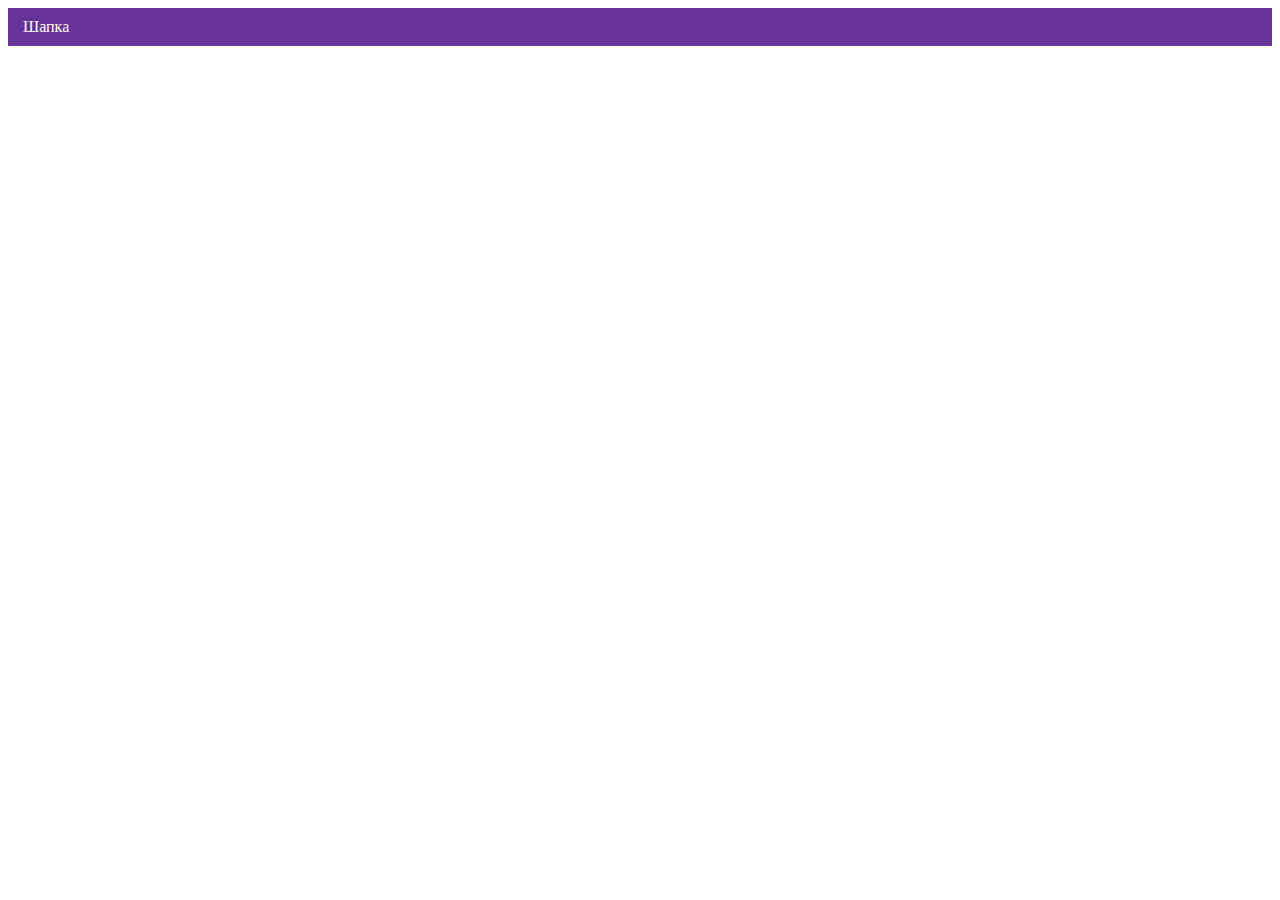
==== index.html @ a81825d3 "Deploying to gh-pages from @ htmlacademy-adaptive/2497073-cat-energy-31@f1bbd987c90a14c32e5aba67a875" ====
<!DOCTYPE html><html class="page" lang="ru"><head><meta charset="UTF-8"><title>Название проекта</title><meta name="viewport" content="width=device-width,initial-scale=1"><link rel="stylesheet" href="styles/styles.css"><script src="scripts/index.js" defer="defer"></script></head><body class="page__body"><header class="header">Шапка</header></body></html>
---- styles/styles.css ----
.header{color:#fff;background-color:#639;padding:10px 15px}
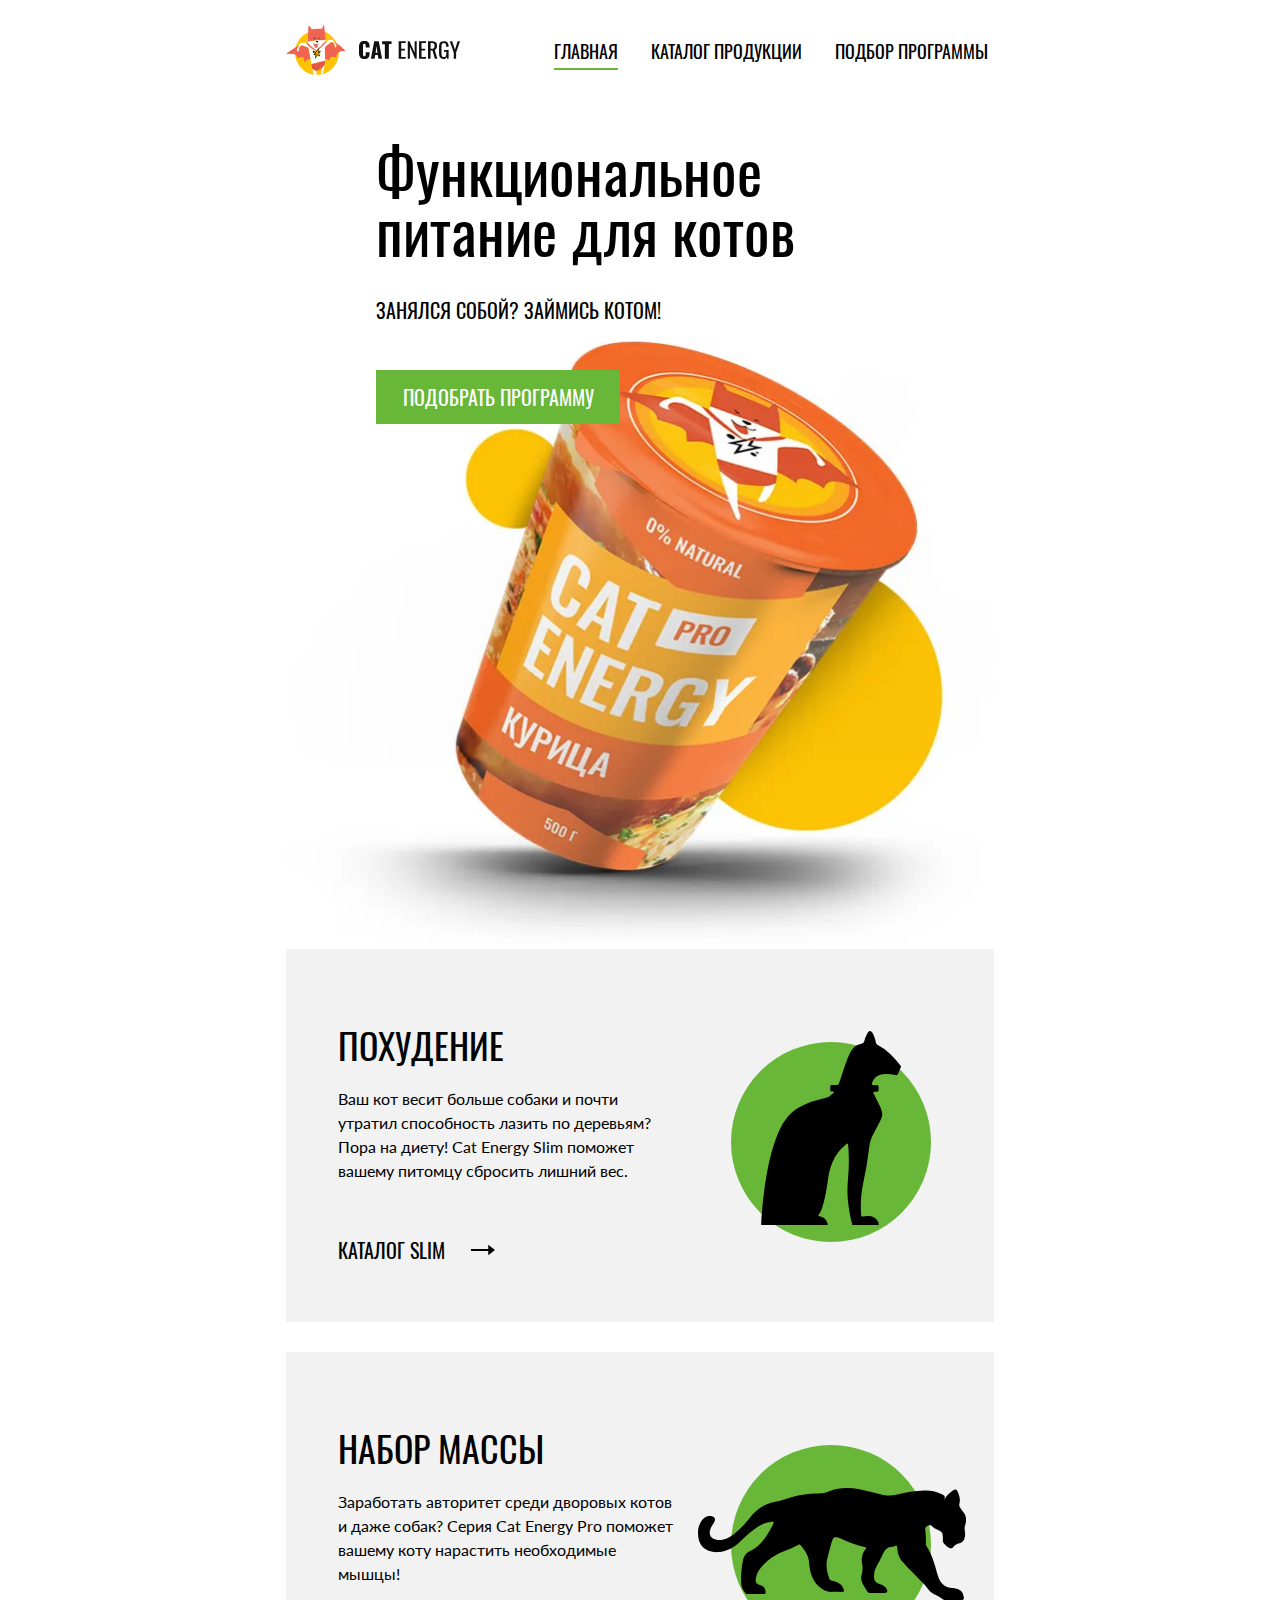
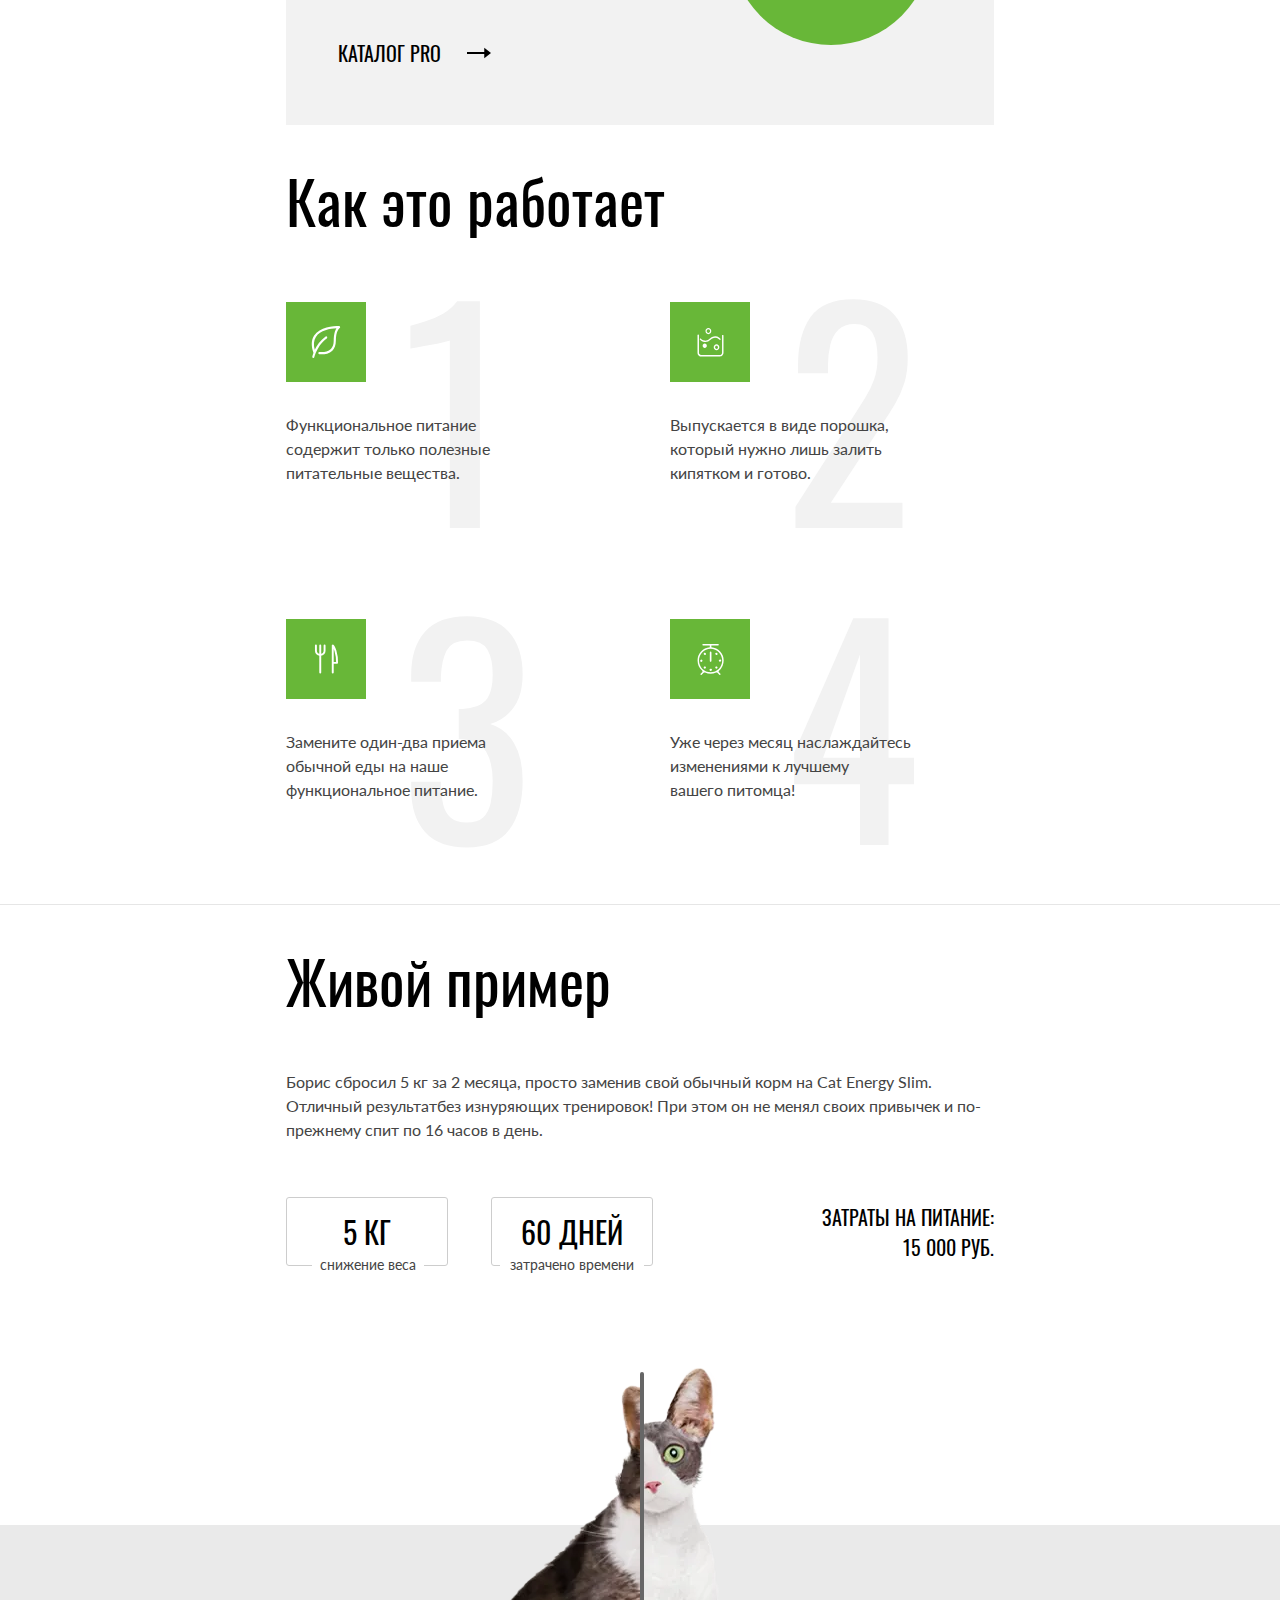
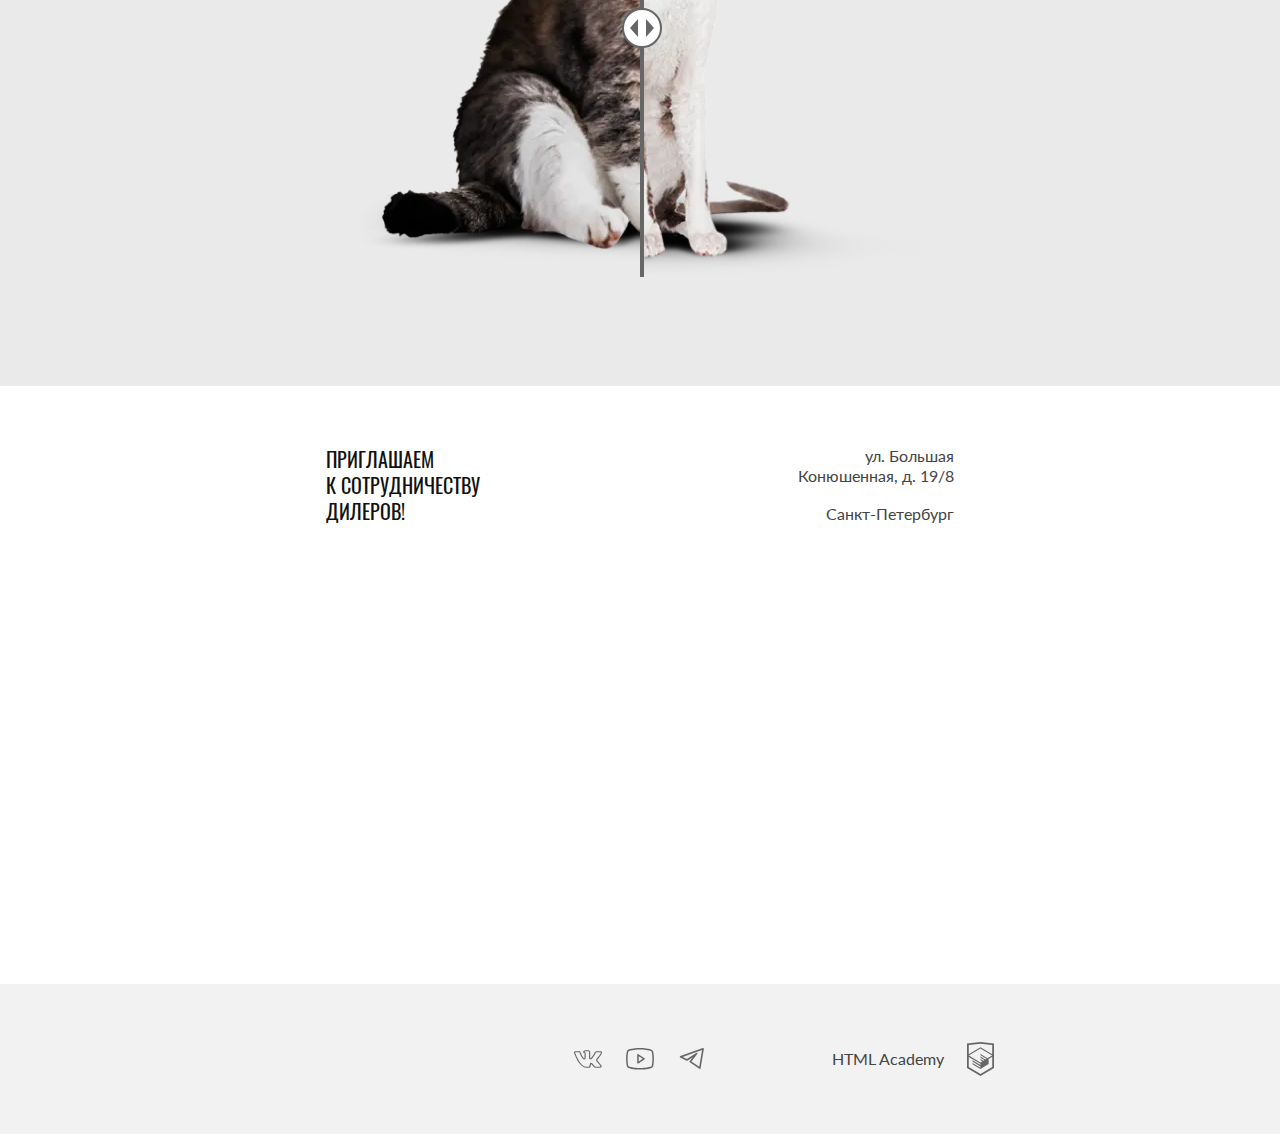
==== commit 53d77366: "Deploying to gh-pages from @ htmlacademy-adaptive/2497073-cat-energy-31@0ff3df8aced093b42e61b05b3941" ====
--- a/index.html
+++ b/index.html
@@ -1 +1 @@
-<!DOCTYPE html><html class="page" lang="ru"><head><meta charset="UTF-8"><title>Название проекта</title><meta name="viewport" content="width=device-width,initial-scale=1"><link rel="stylesheet" href="styles/styles.css"><script src="scripts/index.js" defer="defer"></script></head><body class="page__body"><header class="header">Шапка</header></body></html>+<!DOCTYPE html><html class="page" lang="ru"><head><meta charset="UTF-8"><meta name="viewport" content="width=device-width,initial-scale=1"><title>Кэт энерджи</title><link rel="preload" href="fonts/lato/Lato-Regular.woff2" type="font/woff2" as="font" crossorigin="anonymous"><link rel="preload" href="fonts/oswald/oswaldregular.woff2" type="font/woff2" as="font" crossorigin="anonymous"><link rel="icon" href="favicon.ico"><link rel="icon" href="favicons/favicon-32x32.svg" type="image/svg+xml"><link rel="apple-touch-icon" href="favicons/apple-icon-180x180.png"><link rel="manifest" href="manifest.webmanifest"><link rel="stylesheet" href="styles/styles.css"><script src="scripts/index.js" defer="defer"></script></head><body class="page__body"><header class="header header--index" data-test="header"><div class="header__container container"><nav class="header__nav nav nav--closed nav--nojs"><a class="nav__logo-link" href="#"><picture><source media="(min-width: 1440px)" width="70" height="60" type="image/svg+xml" srcset="images/content/logo-img-desktop.svg"><source media="(min-width: 768px)" width="60" height="50" type="image/svg+xml" srcset="images/content/logo-img-tablet.svg"><img class="nav__logo-img" src="images/content/logo-img-mobile.svg" width="33" height="38" alt="Логотип Кэт энерджи"></picture><img class="nav__logo-text" src="images/content/logo-text-mobile.svg" width="101" height="18" alt="Кэт энерджи"> </a><button class="nav__toggle button" type="button"><span class="visually-hidden">Открыть меню</span></button><div class="nav__wrapper"><ul class="nav__list"><li class="nav__item nav__item--active nav__item--active-index"><a class="nav__link nav__link--index" href="#">главная</a></li><li class="nav__item"><a class="nav__link nav__link--index" href="catalog.html">каталог продукции</a></li><li class="nav__item"><a class="nav__link nav__link--index" href="#">подбор программы</a></li></ul></div></nav></div></header><main class="page-main"><section class="hero" data-test="hero"><div class="hero__container container"><div class="hero__wrapper"><h1 class="hero__title">Функциональное питание для котов</h1><p class="hero__text">Занялся собой? Займись котом!</p></div><div class="hero__img-box"><picture><source media="(min-width: 1440px)" width="552" height="499" type="image/webp" srcset="images/index-hero-desktop@1x.webp, images/index-hero-desktop@2x.webp 2x"><source media="(min-width: 768px)" width="709" height="609" type="image/webp" srcset="images/index-hero-tablet@1x.webp, images/index-hero-tablet@2x.webp 2x"><source type="image/webp" srcset="images/index-hero-mobile@1x.webp, images/index-hero-mobile@2x.webp 2x"><source media="(min-width: 1440px)" width="552" height="499" type="image/png" srcset="images/index-hero-desktop@1x.png, images/index-hero-desktop@2x.png 2x"><source media="(min-width: 768px)" width="709" height="609" type="image/png" srcset="images/index-hero-tablet@1x.png, images/index-hero-tablet@2x.png 2x"><img class="hero__image" src="images/index-hero-mobile@1x.png" srcset="images/index-hero-mobile@2x.png 2x" width="280" height="270" alt="Кэт энерджи со вкусом курицы"></picture></div><a class="hero__link button-link" href="#">подобрать программу</a></div></section><section class="programs" data-test="programs"><div class="programs__container container"><h2 class="visually-hidden">Программы питания для вашего кота</h2><ul class="programs__list"><li class="programs__item programs__item--slim"><h3 class="programs__title">похудение</h3><p class="programs__description">Ваш кот весит больше собаки и почти утратил способность лазить по&nbsp;деревьям? Пора на&nbsp;диету! Cat Energy Slim поможет вашему питомцу сбросить лишний вес.</p><a class="programs__link" href="#">каталог slim</a></li><li class="programs__item programs__item--pro"><h3 class="programs__title">набор массы</h3><p class="programs__description">Заработать авторитет среди дворовых котов и&nbsp;даже собак? Серия Cat Energy Pro поможет вашему коту нарастить необходимые мышцы!</p><a class="programs__link" href="#">каталог pro</a></li></ul></div></section><section class="advantages" data-test="features"><div class="advantages__container container"><h2 class="advantages__title">Как это работает</h2><ol class="advantages__list"><li class="advantages__item advantages__item--leaf"><p class="advantages__description">Функциональное питание содержит только полезные питательные вещества.</p></li><li class="advantages__item advantages__item--water"><p class="advantages__description">Выпускается в&nbsp;виде порошка, который нужно лишь залить кипятком и&nbsp;готово.</p></li><li class="advantages__item advantages__item--eat"><p class="advantages__description">Замените один-два приема обычной еды на&nbsp;наше функциональное питание.</p></li><li class="advantages__item advantages__item--clock"><p class="advantages__description">Уже через месяц наслаждайтесь изменениями к&nbsp;лучшему<br>вашего питомца!</p></li></ol></div></section><section class="example" data-test="proof"><div class="example__container container"><div class="example__wrapper"><h2 class="example__title">Живой пример</h2><p class="example__description">Борис сбросил 5&nbsp;кг за&nbsp;2&nbsp;месяца, просто заменив свой обычный корм на&nbsp;Cat Energy Slim. Отличный результат<br>без изнуряющих тренировок! При этом он&nbsp;не&nbsp;менял своих привычек и&nbsp;по-прежнему спит по&nbsp;16&nbsp;часов в&nbsp;день.</p><div class="example__list-box"><dl class="example__list"><div class="example__item"><dt class="example__parameter">5 КГ</dt><dd class="example__benefits example__benefits--width">снижение веса</dd></div><div class="example__item"><dt class="example__parameter">60 ДНЕЙ</dt><dd class="example__benefits">затрачено времени</dd></div></dl><p class="example__price-text">Затраты на питание: <span class="example__price">15 000 РУБ.</span></p></div></div><div class="example__image-box"><div class="example__img-before"><picture><source media="(min-width: 768px)" width="560" height="512" type="image/webp" srcset="images/cat-before-tablet@1x.webp, images/cat-before-tablet@2x.webp 2x"><source type="image/webp" srcset="images/cat-before-mobile@1x.webp, images/cat-before-mobile@2x.webp 2x"><source media="(min-width: 768px)" width="560" height="512" type="image/png" srcset="images/cat-before-tablet@1x.png, images/cat-before-tablet@2x.png 2x"><img src="images/cat-before-mobile@1x.png" srcset="images/cat-before-mobile@2x.png 2x" width="280" height="256" loading="lazy" alt="Толстый кот до похудения"></picture></div><div class="example__img-after"><picture><source media="(min-width: 768px)" width="560" height="512" type="image/webp" srcset="images/cat-after-tablet@1x.webp, images/cat-after-tablet@2x.webp 2x"><source type="image/webp" srcset="images/cat-after-mobile@1x.webp, images/cat-after-mobile@2x.webp 2x"><source media="(min-width: 768px)" width="560" height="512" type="image/png" srcset="images/cat-after-tablet@1x.png, images/cat-after-tablet@2x.png 2x"><img src="images/cat-after-mobile@1x.png" srcset="images/cat-after-mobile@2x.png 2x" width="280" height="256" loading="lazy" alt="Худой кот после похудения"></picture></div><button class="example__button button" type="button"><span class="visually-hidden">Тяните вправо или лево</span></button></div></div></section><section class="address" data-test="contacts"><div class="address__container container"><h2 class="visually-hidden">Адрес магазина Кэт энерджи</h2><div class="address__wrapper"><p class="address__slogan">приглашаем к&nbsp;сотрудничеству дилеров!</p><address class="address__text">ул. Большая Конюшенная, д. 19/8 <span>Санкт-Петербург</span></address></div></div><div class="address__map address__map--nojs"><iframe class="address__iframe" src="https://yandex.ru/map-widget/v1/?um=constructor%3Ac2700d6dcb7a9f715cf68ed00196fd777c56f2d0cfd5bbd191139ba99469fc76&amp;source=constructor" width="100" height="362" loading="lazy" title="Офис компании по адресу ул. Большая Конюшенная, д. 19/8 Санкт-Петербург"></iframe><div class="address__img"><picture><source media="(min-width: 1440px)" width="1440" height="400" type="image/webp" srcset="images/map-desktop@1x.webp, images/map-desktop@2x.webp 2x"><source media="(min-width: 768px)" width="768" height="400" type="image/webp" srcset="images/map-tablet@1x.webp, images/map-tablet@2x.webp 2x"><source type="image/webp" srcset="images/map-mobile@1x.webp, images/map-mobile@2x.webp 2x"><source media="(min-width: 1440px)" width="1440" height="400" type="image/png" srcset="images/map-desktop@1x.png, images/map-desktop@2x.png 2x"><source media="(min-width: 768px)" width="768" height="400" type="image/png" srcset="images/map-tablet@1x.png, images/map-tablet@2x.png 2x"><img src="images/map-mobile@1x.png" srcset="images/map-mobile@2x.png 2x" width="320" height="362" loading="lazy" alt="Офис компании по адресу ул. Большая Конюшенная, д. 19/8 Санкт-Петербург"></picture></div></div></section></main><footer class="footer" data-test="footer"><div class="footer__container container"><div class="footer__logo-box"><a class="footer__logo-link" href="index.html"><img class="footer__logo-text" width="128" height="25" loading="lazy" src="images/content/logo-text-footer.svg" alt="Логотип Кэт энерджи"></a></div><ul class="footer__social social"><li class="social__item"><a class="social__link social__link--vk" href="https://vk.com/htmlacademy"><span class="visually-hidden">Мы в контакте</span></a></li><li class="social__item"><a class="social__link social__link--youtube" href="https://www.youtube.com/user/htmlacademyru"><span class="visually-hidden">Мы в youtube</span></a></li><li class="social__item"><a class="social__link social__link--telegram" href="https://t.me/htmlacademy"><span class="visually-hidden">Мы в телеграмм</span></a></li></ul><div class="footer__copyright"><a class="footer__copyright-link" href="https://htmlacademy.ru/intensive/adaptive" aria-label="Сайт HTML Academy"><span class="footer__copyright-text">HTML Academy</span> <svg width="27" height="34" aria-hidden="true" focusable="false"><use href="icons/stack.svg#logo-html-academy"></use></svg></a></div></div></footer></body></html>--- a/styles/styles.css
+++ b/styles/styles.css
@@ -1 +1 @@
-.header{color:#fff;background-color:#639;padding:10px 15px}+@font-face{font-family:Lato;font-weight:400;font-style:normal;src:url(../fonts/lato/Lato-Regular.woff2)format("woff2");font-display:swap}@font-face{font-family:Oswald;font-weight:400;font-style:normal;src:url(../fonts/oswald/oswaldregular.woff2)format("woff2");font-display:swap}*,:before,:after{box-sizing:border-box}img{object-fit:contain;max-width:100%;height:auto}.visually-hidden{clip:rect(0 0 0 0);border:0;width:1px;height:1px;margin:-1px;padding:0;position:absolute;overflow:hidden}.page{height:100%}.page__body{color:#000;background-color:#fff;flex-direction:column;min-height:100%;margin:0;font-family:Lato,Arial,sans-serif;font-size:14px;line-height:18px;display:flex}.page-main{flex-grow:1}.container{width:320px;margin:0 auto;padding:0 20px}@media (width>=768px){.container{width:768px;padding:0 30px}}@media (width>=1440px){.container{width:1300px;padding:0 40px}}.button-link{text-align:center;text-transform:uppercase;background-color:#68b738;place-items:center;min-width:244px;min-height:40px;font-family:Oswald,Arial,sans-serif;font-size:16px;text-decoration:none;display:inline-grid}.button-link:hover{background-color:#5eaa2f}.button-link:active{color:#ffffff4d}.header{position:relative}@media (width>=1440px){.header--index{background-image:linear-gradient(90deg,#fff 50%,#68b738d9 50%)}}.header__container{padding-top:13px}@media (width>=768px){.header__container{padding-top:25px;padding-bottom:65px}}@media (width>=1440px){.header__container{padding-top:55px;padding-bottom:29px}}.nav{background-color:#fff;position:relative}@media (width>=768px){.nav{justify-content:space-between;display:flex}}@media (width>=1440px){.nav{background-color:#0000}}.nav__logo-link{justify-content:space-between;align-items:center;width:190px;margin-bottom:15px;display:flex}.nav__logo-link:hover,.nav__logo-link:focus-visible{opacity:.8}.nav__logo-link:active{opacity:.6}@media (width>=768px){.nav__logo-link{width:174px;margin-bottom:0}}@media (width>=1440px){.nav__logo-link{width:202px;margin-bottom:0}}.nav__logo-img{display:block}@media (width>=1440px){.nav__logo-text{width:118px;height:21px}}.nav__toggle{cursor:pointer;background-color:#0000;border:none;padding:0;display:block;position:absolute;top:7px;right:1px}@media (width>=768px){.nav__toggle{display:none}}.nav--closed .nav__toggle{background-image:url(../icons/stack.svg#burger-open);width:24px;height:24px}@media (width<=767px){.nav--closed .nav__item{display:none}}.nav--opened .nav__wrapper{z-index:5;background-color:#fff;width:320px;position:absolute;left:-20px}@media (width<=767px){.nav--nojs .nav__toggle{display:none}.nav--nojs .nav__wrapper{width:100%;position:static}.nav--nojs .nav__item{display:block}.nav--opened .nav__toggle{background-image:url(../icons/stack.svg#burger-close);width:18px;height:18px}}@media (width>=768px){.nav .nav__wrapper{align-self:flex-end;position:static}}.nav__list{flex-direction:column;margin:0;padding:0;list-style:none;display:flex}@media (width>=768px){.nav__list{flex-flow:wrap;gap:15px 33px;width:440px}}@media (width>=1440px){.nav__list{justify-content:flex-end;gap:15px 35px;width:600px}}@media (width<=767px){.nav__item{position:relative}.nav__item:before{content:"";background-color:#e6e6e6;width:100%;height:1px;display:block;position:absolute;top:0;left:0}}@media (width>=768px){.nav__item--active{position:relative}.nav__item--active:after{content:"";background-color:#68b738;height:2px;position:absolute;bottom:5px;left:0;right:0}}@media (width>=1440px){.nav__item--active-index{position:relative}.nav__item--active-index:after{background-color:#fff}}.nav__link{color:#000;text-transform:uppercase;text-align:center;padding-top:22px;padding-bottom:24px;font-family:Oswald,Arial,sans-serif;font-size:20px;line-height:20px;text-decoration:none;display:block}@media (width>=768px){.nav__link{padding:0 0 12px;font-size:18px;line-height:24px}.nav__link:hover{opacity:.6}.nav__link:active{opacity:.3}}@media (width>=1440px){.nav__link{padding-bottom:12px;font-size:20px;line-height:30px}}.nav__link:hover{opacity:.6}.nav__link:active{opacity:.3}@media (width>=1440px){.nav__link--index{color:#fff}}@media (width<=767px){.hero{background-color:#68b738;background-image:-webkit-linear-gradient(#68b738d9,63%,#fff 37%),-webkit-image-set(url(../images/index-background-mobile@1x.webp) 1x type("image/webp"),url(../images/index-background-mobile@2x.webp) 2x type("image/webp"),url(../images/index-background-mobile@1x.jpg) 1x),-webkit-linear-gradient(90deg,#525252 63%,#3a3a3a 1%);background-image:linear-gradient(#68b738d9,63%,#fff 37%),image-set("../images/index-background-mobile@1x.webp" 1x type("image/webp"),"../images/index-background-mobile@2x.webp" 2x type("image/webp"),"../images/index-background-mobile@1x.jpg" 1x),linear-gradient(90deg,#525252 63%,#3a3a3a 1%);background-position:top;background-repeat:no-repeat}}@media (width>=1440px){.hero{background-image:linear-gradient(90deg,#fff 50%,#68b738d9 50%)}.hero:before{content:"";z-index:-1;background-color:#68b738;background-image:-webkit-image-set(url(../images/index-background-desktop1@1x.webp) 1x type("image/webp"),url(../images/index-background-desktop1@2x.webp) 2x type("image/webp"),url(../images/index-background-desktop1@1x.jpg) 1x,url(../images/index-background-desktop1@2x.jpg) 2x),-webkit-linear-gradient(#3a3a3a 99%,#444 1%);background-image:image-set("../images/index-background-desktop1@1x.webp" 1x type("image/webp"),"../images/index-background-desktop1@2x.webp" 2x type("image/webp"),"../images/index-background-desktop1@1x.jpg" 1x,"../images/index-background-desktop1@2x.jpg" 2x),linear-gradient(#3a3a3a 99%,#444 1%);background-repeat:no-repeat;width:calc(100% - 50vw);height:694px;position:absolute;top:0;left:50%}}.hero__container{margin-bottom:20px;padding-top:27px}@media (width>=768px){.hero__container{grid-template-columns:repeat(4,1fr);column-gap:80px;margin-bottom:0;padding-top:0;display:grid}}@media (width>=1440px){.hero__container{margin-bottom:82px;padding-bottom:52px}}.hero__wrapper{margin-bottom:29px}@media (width>=768px){.hero__wrapper{grid-column:1/4;margin-bottom:21px;margin-left:90px}}@media (width>=1440px){.hero__wrapper{grid-area:1/1/2/3;margin-top:81px;margin-bottom:105px;margin-left:80px}}.hero__title{color:#fff;text-align:center;margin:0 0 25px;padding:0;font-family:Oswald,Arial,sans-serif;font-size:36px;font-weight:400;line-height:36px}@media (width>=768px){.hero__title{text-align:start;color:#000;margin-bottom:40px;font-size:60px;line-height:60px}}@media (width>=1440px){.hero__title{position:relative}}.hero__text{text-align:center;text-transform:uppercase;color:#fff;margin:0;padding:0;font-family:Oswald,Arial,sans-serif;line-height:14px}@media (width>=768px){.hero__text{text-align:start;text-transform:uppercase;color:#000;font-size:20px;line-height:20px}.hero__img-box{grid-area:2/1/3/-1}}@media (width>=1440px){.hero__img-box{grid-area:1/2/3/5;width:552px;height:499px;margin-left:122px}}.hero__image{object-fit:cover;width:100%;height:100%;display:block}.hero__link{color:#fff;text-transform:uppercase;width:100%;margin-top:2px;padding:10px;font-family:Oswald,Arial,sans-serif;font-size:16px;line-height:20px;text-decoration:none;display:inline-grid}@media (width>=768px){.hero__link{grid-area:2/1/3/3;align-self:start;width:244px;margin-top:29px;margin-left:90px;padding:14px;font-size:20px;line-height:26px}}@media (width>=1440px){.hero__link{grid-row:1/2;align-self:end;margin-top:0;margin-left:80px}}.programs__container{margin-bottom:20px}@media (width>=768px){.programs__container{margin-bottom:45px}}@media (width>=1440px){.programs__container{margin-bottom:71px}}.programs__list{gap:20px;margin:0;padding:0;list-style:none;display:grid}@media (width>=768px){.programs__list{gap:30px}}@media (width>=1440px){.programs__list{grid-template-columns:repeat(2,1fr);gap:30px 80px}}.programs__item{background-color:#f2f2f2;min-height:50px;padding:21px 20px 18px;position:relative}.programs__item:before{content:"";background-color:#68b738;background-repeat:no-repeat;border-radius:100%;width:50px;height:50px;position:absolute;top:23px}@media (width>=768px){.programs__item:before{width:200px;height:200px;top:93px;right:63px}}@media (width>=1440px){.programs__item:before{width:100px;height:100px;top:47px;left:50px}}.programs__item:after{content:"";background-repeat:no-repeat;width:67px;height:53px;position:absolute;top:21px;left:11px}@media (width>=768px){.programs__item:after{width:276px;height:211px;left:auto;right:20px}}@media (width>=1440px){.programs__item:after{width:134px;height:106px;left:-17px}}@media (width>=768px){.programs__item{min-height:200px;padding:78px 29px 59px 52px}}@media (width>=1440px){.programs__item{min-height:100px;padding:47px 61px 61px 52px}}.programs__item--slim:after{background-image:url(../icons/stack.svg#cat-slim-mobile);background-position:top;background-size:36px 50px}@media (width>=768px){.programs__item--slim:after{background-size:140px 194px;top:82px;right:25px}}@media (width>=1440px){.programs__item--slim:after{background-size:70px 97px;top:41px;left:35px}}.programs__item--pro:after{background-image:url(../icons/stack.svg#cat-pro-mobile);background-position:50%;background-size:67px 28px}@media (width>=768px){.programs__item--pro:after{background-size:268px 112px;top:86px;right:24px}}@media (width>=1440px){.programs__item--pro:after{background-position:50%;background-size:134px 56px;top:42px;left:33px}}.programs__title{color:#000;text-transform:uppercase;margin:8px 0 29px 70px;padding:0;font-family:Oswald,Arial,sans-serif;font-size:24px;font-weight:400;line-height:37px}@media (width>=768px){.programs__title{margin:0 0 24px;font-size:36px;line-height:36px}}@media (width>=1440px){.programs__title{margin:30px 0 73px 162px}}.programs__description{color:#444;border-bottom:1px solid #d9d9d9;margin:0 0 15px;padding:0 0 23px}@media (width>=768px){.programs__description{color:#000;border:none;width:340px;margin-bottom:55px;padding:0;font-size:16px;line-height:24px}}@media (width>=1440px){.programs__description{width:100%;margin-bottom:31px}}.programs__link{color:#000;text-transform:uppercase;place-items:center start;max-width:168px;min-height:24px;padding:4px 57px 4px 0;font-family:Oswald,Arial,sans-serif;font-size:16px;line-height:16px;text-decoration:none;display:inline-grid;position:relative}.programs__link:after{content:"";background-image:url(../icons/stack.svg#arrow-right);width:24px;height:12px;position:absolute;right:7px}.programs__link:hover{opacity:.6}.programs__link:hover:after{background-image:url(../icons/stack.svg#arrow-right-32);width:32px;right:-3px}.programs__link:active{opacity:.3}@media (width>=768px){.programs__link{font-size:20px}}@media (width>=1440px){.programs__link{padding:4px 60px 4px 0}}.advantages__container{margin-bottom:49px}@media (width>=768px){.advantages__container{margin-bottom:45px}}@media (width>=1440px){.advantages__container{margin-bottom:69px}}.advantages__title{color:#000;margin:0 0 40px;padding:0;font-family:Oswald,Arial,sans-serif;font-size:36px;font-weight:400;line-height:40px}@media (width>=768px){.advantages__title{margin-bottom:32px;font-size:60px;line-height:60px}}.advantages__list{counter-reset:enumerator 0;gap:20px;margin:0;padding:0;list-style:none;display:grid}@media (width>=768px){.advantages__list{grid-template-columns:repeat(2,250px);gap:37px 134px}}@media (width>=1440px){.advantages__list{grid-template-columns:repeat(4,1fr);gap:30px 73px}}.advantages__item{counter-increment:enumerator 1;min-height:60px;padding-left:80px;position:relative}.advantages__item:before{content:"";background-color:#68b738;background-position:50%;background-repeat:no-repeat;width:60px;height:60px;position:absolute;top:-1px;left:0}@media (width>=768px){.advantages__item:before{width:80px;height:80px;top:40px}.advantages__item{min-height:280px;padding-top:151px;padding-left:0}.advantages__item:first-child{width:230px}.advantages__item:first-child:after{content:counter(enumerator);color:#f2f2f2;z-index:-1;font-family:Oswald,Arial,sans-serif;font-size:280px;line-height:280px;position:absolute;top:0;right:8px}.advantages__item:after{content:counter(enumerator);color:#f2f2f2;z-index:-1;font-family:Oswald,Arial,sans-serif;font-size:280px;line-height:280px;position:absolute;top:0;right:2px}}.advantages__item--leaf:before{background-image:url(../icons/stack.svg#leaf-icon);background-size:30px 32px}.advantages__item--water:before{background-image:url(../icons/stack.svg#water-icon);background-size:27px 29px}@media (width>=1440px){.advantages__item--water:before{left:2px}}.advantages__item--eat:before{background-image:url(../icons/stack.svg#eat-icon);background-size:25px 30px}@media (width>=1440px){.advantages__item--eat:before{left:3px}}.advantages__item--clock:before{background-image:url(../icons/stack.svg#clock-icon);background-size:27px 31px}@media (width>=1440px){.advantages__item--clock:before{left:5px}}.advantages__description{color:#444;margin:0}@media (width<=767px){.advantages__description br{display:none}}@media (width>=768px){.advantages__description{font-size:16px;line-height:24px}}.example{background-color:#eaeaea;border-top:1px solid #e6e6e6}@media (width>=768px){.example{background-image:linear-gradient(#fff 620px,#eaeaea 137px)}}@media (width>=1440px){.example{background-image:linear-gradient(#fff 137px,#eaeaea 137px);border:none}}.example__container{padding-top:25px;padding-bottom:40px}@media (width>=768px){.example__container{padding-top:45px;padding-bottom:109px}}@media (width>=1440px){.example__container{grid-template-columns:repeat(2,1fr);gap:224px;padding-top:0;padding-bottom:75px;display:grid}}.example__title{color:#000;margin:0 0 40px;padding:0;font-family:Oswald,Arial,sans-serif;font-size:36px;font-weight:400;line-height:40px}@media (width>=768px){.example__title{margin-bottom:60px;font-size:60px;line-height:60px}}@media (width>=1440px){.example__title{margin-bottom:146px}}.example__description{color:#444;margin:0 0 16px;line-height:18px}.example__description br{display:none}@media (width>=768px){.example__description{margin-bottom:55px;font-size:16px;line-height:24px}}@media (width>=1440px){.example__description{margin-bottom:69px}.example__description br{display:inline}}.example__list-box{flex-wrap:wrap;justify-content:center;margin-bottom:20px;display:flex}@media (width>=768px){.example__list-box{margin-bottom:99px}}@media (width>=1440px){.example__list-box{justify-content:flex-start;margin:0}}.example__list{flex-wrap:wrap;justify-content:space-between;gap:20px;width:280px;margin:0 0 36px;display:flex}@media (width>=768px){.example__list{width:367px;margin:0}}@media (width>=1440px){.example__list{margin-bottom:60px}}.example__item{text-align:center;border:1px solid #cdcdcd;border-radius:3px;width:124px;padding:15px 5px;position:relative}@media (width>=768px){.example__item{width:162px}}.example__parameter{font-family:Oswald,Arial,sans-serif;font-size:24px;line-height:24px}@media (width>=768px){.example__parameter{font-size:30px;line-height:37px}}.example__benefits{text-align:center;color:#444;background-color:#eaeaea;width:65%;margin:0;font-size:12px;line-height:12px;position:absolute;top:47px;left:22px}@media (width>=768px){.example__benefits{background-color:#fff;width:90%;font-size:14px;line-height:14px;top:60px;left:8px}.example__benefits--width{width:70%;left:25px}}@media (width>=1440px){.example__benefits{background-color:#eaeaea}}.example__price-text{text-transform:uppercase;margin:0;font-family:Oswald,Arial,sans-serif;line-height:20px}@media (width>=768px){.example__price-text{flex-direction:column;align-self:center;align-items:flex-end;row-gap:10px;margin-left:auto;font-size:20px;display:flex}}@media (width>=1440px){.example__price-text{margin:0;display:block}.example__price{margin-left:63px}}.example__image-box{width:100%;position:relative;overflow:hidden}@media (width>=768px){.example__image-box{width:560px;height:512px;margin:0 auto}}.example__image-box img{max-width:-moz-fit-content;max-width:fit-content;height:100%;display:block}.example__img-before{z-index:2;background-color:#eaeaea;width:50%;position:absolute;top:0;left:0;overflow:hidden}@media (width>=768px){.example__img-before{background-image:linear-gradient(#fff 160px,#eaeaea 137px)}}@media (width>=1440px){.example__img-before{background-image:linear-gradient(#fff 137px,#eaeaea 137px)}}.example__button{cursor:pointer;z-index:5;background-color:#666;border:none;border-radius:20px;width:4px;height:100%;padding:0;position:absolute;top:0;left:50%}.example__button:before{content:"";background-color:#fff;border:2px solid #666;border-radius:100%;width:40px;height:40px;position:absolute;top:50%;left:50%;transform:translate(-50%,-50%)}.example__button:after{content:"";background-color:#666;border:2px solid #666;width:40px;height:18px;position:absolute;top:50%;left:50%;transform:translate(-50%,-50%);-webkit-mask-image:url(../icons/stack.svg#arrow-btn);mask-image:url(../icons/stack.svg#arrow-btn);-webkit-mask-position:50%;mask-position:50%;-webkit-mask-repeat:no-repeat;mask-repeat:no-repeat}.example__button:hover,.example__button:focus-visible{background-color:#68b738}.example__button:focus-visible{outline:1px solid #000}.example__button:active{background-color:#5eaa2f99}@media (width>=768px){.example__button{top:7px}}@media (width>=1440px){.example__button{top:1px}}.example__button:hover:before,.example__button:focus-visible:before{background-color:#fff;border:2px solid #68b738}.example__button:focus-visible:before{outline:1px solid #000}.example__button:active:before{border:2px solid #5eaa2f99}.example__button:hover:after{background-color:#68b738}.example__button:focus-visible:after{background-color:#68b738;outline:none}.example__button:active:after{background-color:#5eaa2f99}@media (width>=1440px){.address{position:relative}}.address--catalog-bg{background-color:#f2f2f2}.address__container{padding:26px 20px}@media (width>=768px){.address__container{padding:60px 70px}}@media (width>=1440px){.address__container{z-index:2;background-color:#fff;width:565px;padding:60px 79px;position:absolute;top:95px;left:calc(50% - 610px)}}.address__wrapper{display:flex}@media (width>=768px){.address__wrapper{justify-content:space-between}}.address__slogan{color:#111;text-transform:uppercase;width:140px;margin:0;font-family:Oswald,Arial,sans-serif;font-size:16px;line-height:20px}@media (width>=768px){.address__slogan{width:163px;font-size:20px;line-height:26px}}.address__text{color:#444;width:140px;font-style:normal;line-height:20px}@media (width>=768px){.address__text{text-align:end;flex-direction:column;justify-content:space-between;align-items:flex-end;width:163px;font-size:16px;display:flex}}@media (width>=1440px){.address__text{text-align:start;align-items:flex-start;width:157px}}.address__map{height:362px;position:relative}@media (width>=768px){.address__map{height:400px}}.address__map--nojs .address__iframe{display:none}.address__iframe{border:none;width:100%;height:100%;min-height:362px;display:block}.address__img{z-index:-1;display:none;position:absolute;top:0;left:calc(50% - 160px)}@media (width>=768px){.address__img{left:calc(50% - 384px)}}@media (width>=1440px){.address__img{left:calc(50% - 720px)}}.address__map--nojs .address__img{z-index:1;display:block}.social{flex-wrap:wrap;gap:10px 24px;margin:0;padding:0;list-style:none;display:flex}.social__link{width:28px;height:22px;display:block}.social__link:before{content:"";background-color:#666;width:28px;height:22px;display:block}.social__link--vk:before{-webkit-mask-image:url(../icons/stack.svg#vk-icon);mask-image:url(../icons/stack.svg#vk-icon)}.social__link--youtube:before{-webkit-mask-image:url(../icons/stack.svg#youtube-icon);mask-image:url(../icons/stack.svg#youtube-icon)}.social__link--telegram:before{-webkit-mask-image:url(../icons/stack.svg#telegram-icon);mask-image:url(../icons/stack.svg#telegram-icon)}.social__link:hover:before,:focus-visible:before{background-color:#68b738}.social__link:active:before{background-color:#68b7384d}.footer{background-color:#f2f2f2}.footer__container{flex-direction:column;align-items:center;padding-top:20px;padding-bottom:20px;display:flex}@media (width>=768px){.footer__container{flex-flow:wrap;justify-content:space-between;padding-top:55px;padding-bottom:55px}}@media (width>=1440px){.footer__container{padding-top:66px;padding-bottom:66px}}.footer__logo-link{color:#000;text-transform:uppercase;padding:20px 76px;font-family:Oswald,Arial,sans-serif;font-size:20px;line-height:20px;text-decoration:none;display:block}.footer__logo-link:hover,.footer__logo-link:focus-visible{opacity:.8}.footer__logo-link:active{opacity:.6}@media (width>=768px){.footer__logo-link{padding:7px 0}}.footer__social{border-top:1px solid #d9d9d9;border-bottom:1px solid #d9d9d9;padding:19px 74px}@media (width>=768px){.footer__social{border:none;justify-content:center;width:132px;margin-left:160px;margin-right:auto;padding:0}}@media (width>=1440px){.footer__social{margin-left:416px}}.footer__copyright{padding:19px 0}@media (width>=768px){.footer__copyright{padding:0}}.footer__copyright-link{color:#666;align-items:center;gap:140px;font-size:16px;line-height:20px;text-decoration:none;display:flex}.footer__copyright-link:hover,.footer__copyright-link:focus-visible{color:#68b738}.footer__copyright-link:active{color:#68b7384d}@media (width>=768px){.footer__copyright-link{gap:23px}}.footer__copyright-text{color:#444}.footer__copyright-link:active .footer__copyright-text{color:#4444444d}@media (width<=767px){.catalog{border-top:1px solid #d9d9d9;border-bottom:1px solid #d9d9d9}}.catalog__container{margin-top:27px}@media (width>=768px){.catalog__container{margin-top:0;margin-bottom:74px}}@media (width>=1440px){.catalog__container{margin-top:45px;margin-bottom:71px}}.catalog__title{color:#000;margin:0 0 41px;padding:0;font-family:Oswald,Arial,sans-serif;font-size:36px;font-weight:400;line-height:36px}@media (width>=768px){.catalog__title{margin-bottom:84px;font-size:60px;line-height:60px}}.product__list{margin:0;padding:0;list-style:none;display:grid}@media (width>=768px){.product__list{grid-template-columns:repeat(2,1fr);gap:60px}}@media (width>=1440px){.product__list{grid-template-columns:repeat(4,1fr);gap:63px 80px}}.product__item{flex-wrap:wrap;padding:20px 0 25px;display:flex;position:relative}@media (width<=767px){.product__item:before{content:"";background-color:#ebebeb;width:100vw;height:1px;position:absolute;top:0;left:50%;transform:translate(-50%)}}@media (width>=768px){.product__item{background-image:linear-gradient(#fff 85px,#f2f2f2 5px);flex-flow:column;justify-content:center;align-items:center;padding:10px 37px 40px}}@media (width>=1440px){.product__item{padding:0 38px 40px}}.product__image-wrapper{width:140px;height:107px}@media (width>=768px){.product__image-wrapper{width:200px;height:210px;margin-bottom:22px}}@media (width>=1440px){.product__image-wrapper{width:169px;height:210px;margin-top:10px;margin-bottom:12px}}.product__link-img{place-items:center;width:100%;height:100%;display:grid}.product__image{display:block}.product__wrapper{width:140px}@media (width>=768px){.product__wrapper{flex-direction:column;flex-grow:1;align-items:center;width:250px;margin-bottom:32px;display:flex}}@media (width>=1440px){.product__wrapper{width:169px;margin-bottom:37px}}.product__link-text{color:#000;text-transform:uppercase;width:80px;margin-bottom:14px;font-family:Oswald,Arial,sans-serif;font-size:20px;line-height:20px;text-decoration:none;display:block}@media (width>=768px){.product__link-text{text-align:center;width:145px;margin-bottom:20px}}@media (width>=1440px){.product__link-text{margin-bottom:24px}}.product__title{color:#222;margin:0;padding:0;font-family:Oswald,Arial,sans-serif;font-size:16px;font-weight:400;line-height:20px}@media (width>=768px){.product__title{-webkit-line-clamp:4;-webkit-box-orient:vertical;font-size:20px;line-height:24px;display:-webkit-box;overflow:hidden}.product__features-list{width:100%;margin:0}}.product__features-item{justify-content:space-between;display:flex}@media (width>=768px){.product__features-item{border-bottom:1px solid #cdcdcd;padding-bottom:5px}.product__features-item:not(:first-child){padding-top:6px}}.product__features-text{color:#444;font-size:12px;line-height:16px}@media (width>=768px){.product__features-text{font-size:16px;line-height:20px}}.product__features-number{color:#444;margin:0;font-size:12px;line-height:16px}@media (width>=768px){.product__features-number{font-size:16px;line-height:20px}}.product__button{color:#fff;width:100%;margin-top:8px;padding:10px}@media (width>=768px){.product__button{margin-top:-1px}}@media (width>=1440px){.product__button{min-width:169px}}.product__item--last{justify-content:center;padding:25px 0 24px;display:flex;position:relative}@media (width>=768px){.product__item--last{background:0 0;justify-content:flex-end;padding:50px 37px 40px}.product__item--last:before{content:"";z-index:-1;border:2px solid #f2f2f2;width:100%;height:429px;position:absolute;bottom:0}}.product__wrapper--last{flex-direction:column;justify-content:center;align-items:center;width:220px;margin-bottom:21px;display:flex;position:relative}.product__wrapper--last:before{content:"";background-image:url(../icons/stack.svg#plus-icon);width:30px;height:30px;position:absolute;top:0}@media (width>=768px){.product__wrapper--last:before{width:60px;height:60px}.product__wrapper--last{flex-grow:0;width:170px;margin-bottom:82px}}@media (width>=1440px){.product__wrapper--last{margin-bottom:90px}}.product__button--all{color:#444;background-color:#f2f2f2;margin:0;padding:10px}.product__button--all:hover{color:#444;background-color:#eaeaea}.product__title--last{text-transform:uppercase;color:#111;margin-top:53px;margin-bottom:8px}@media (width>=768px){.product__title--last{text-align:center;margin-top:110px;margin-bottom:23px}}@media (width>=1440px){.product__title--last{margin-top:100px}}.product__subtitle{color:#444;text-align:center;margin:0;font-size:12px;line-height:16px}@media (width>=768px){.product__subtitle{font-size:16px;line-height:18px}}.sub-product{overflow-x:hidden}.sub-product__container{margin-top:25px}@media (width>=768px){.sub-product__container{margin-top:0}}@media (width>=1440px){.sub-product__wrapper{justify-content:space-between;display:flex}}.sub-product__title{color:#000;background-color:#fff;width:-moz-fit-content;width:fit-content;margin:0 0 34px;padding:0;font-family:Oswald,Arial,sans-serif;font-size:24px;font-weight:400;line-height:24px;position:relative;box-shadow:-40px 0 #fff,40px 0 #fff}.sub-product__title:before{content:"";z-index:-1;background-color:#68b738;width:100vw;height:2px;position:absolute;top:9px;left:50%;transform:translate(-50%)}@media (width>=768px){.sub-product__title:before{top:14px}}@media (width>=1440px){.sub-product__title:before{top:20px}}.sub-product__title:after{content:"";z-index:-1;background-color:#68b738;width:100vw;height:2px;position:absolute;top:9px;left:50%}@media (width>=768px){.sub-product__title:after{top:14px}}@media (width>=1440px){.sub-product__title:after{top:20px}}@media (width>=768px){.sub-product__title{margin-bottom:80px;margin-left:40px;font-size:32px;line-height:32px}}@media (width>=1440px){.sub-product__title{margin-bottom:82px;margin-left:0;font-size:40px;line-height:40px}}.sub-product__list{margin:0 0 35px;padding:0;list-style:none}@media (width>=768px){.sub-product__list{border:1px solid #cdcdcd;margin-bottom:67px}}@media (width>=1440px){.sub-product__list{border:none;width:895px;margin-bottom:0}}.sub-product__item{border-top:1px solid #cdcdcd;padding:12px 0 19px}.sub-product__item:last-child{border-bottom:1px solid #cdcdcd}@media (width>=768px){.sub-product__item{flex-wrap:wrap;justify-content:space-between;padding:26px 38px 28px;display:flex}}@media (width>=1440px){.sub-product__item{flex-wrap:nowrap;align-items:center;padding:15px 0 16px}}.sub-product__subtitle{text-transform:uppercase;color:#222;margin:0 0 13px;font-family:Oswald,Arial,sans-serif;font-size:16px;font-weight:400;line-height:16px}@media (width>=768px){.sub-product__subtitle{margin-bottom:24px;font-size:20px;line-height:20px}}@media (width>=1440px){.sub-product__subtitle{margin:0}}.sub-product__box{justify-content:space-between;margin-bottom:15px;display:flex}@media (width>=768px){.sub-product__box{gap:52px}}@media (width>=1440px){.sub-product__box{width:285px;margin:0 40px 0 auto}}.sub-product__text,.sub-product__price{color:#444;line-height:14px}@media (width>=768px){.sub-product__text,.sub-product__price{font-size:16px;line-height:20px}}.sub-product__button{color:#fff;width:100%;padding:10px}@media (width>=1440px){.sub-product__button{width:244px}}.sub-product__promo-box{background-color:#68b738;background-image:-webkit-linear-gradient(#68b738d9,#68b738d9),-webkit-image-set(url(../images/catalog-background-mobile@1x.webp) 1x type("image/webp"),url(../images/catalog-background-mobile@2x.webp) 2x type("image/webp"),url(../images/catalog-background-mobile@1x.jpg) 1x,url(../images/catalog-background-mobile@2x.jpg) 2x);background-image:linear-gradient(#68b738d9,#68b738d9),image-set("../images/catalog-background-mobile@1x.webp" 1x type("image/webp"),"../images/catalog-background-mobile@2x.webp" 2x type("image/webp"),"../images/catalog-background-mobile@1x.jpg" 1x,"../images/catalog-background-mobile@2x.jpg" 2x);background-repeat:no-repeat;justify-content:center;min-height:200px;padding:59px 61px 43px 58px;display:flex;position:relative}.sub-product__promo-box:before{content:"";background-image:url(../icons/stack.svg#gift-icon);width:78px;height:80px;position:absolute}@media (width>=768px){.sub-product__promo-box:before{width:80px;height:83px}.sub-product__promo-box{background-image:-webkit-linear-gradient(#68b738d9,#68b738d9),-webkit-image-set(url(../images/catalog-background-tablet@1x.webp) 1x type("image/webp"),url(../images/catalog-background-tablet@2x.webp) 2x type("image/webp"),url(../images/catalog-background-tablet@1x.jpg) 1x,url(../images/catalog-background-tablet@2x.jpg) 2x);background-image:linear-gradient(#68b738d9,#68b738d9),image-set("../images/catalog-background-tablet@1x.webp" 1x type("image/webp"),"../images/catalog-background-tablet@2x.webp" 2x type("image/webp"),"../images/catalog-background-tablet@1x.jpg" 1x,"../images/catalog-background-tablet@2x.jpg" 2x);justify-content:flex-start;padding:57px 125px 60px 77px}}@media (width>=1440px){.sub-product__promo-box{background-image:-webkit-linear-gradient(#68b738d9,#68b738d9),-webkit-image-set(url(../images/catalog-background-desktop@1x.webp) 1x type("image/webp"),url(../images/catalog-background-desktop@2x.webp) 2x type("image/webp"),url(../images/catalog-background-desktop@1x.jpg) 1x,url(../images/catalog-background-desktop@2x.jpg) 2x);background-image:linear-gradient(#68b738d9,#68b738d9),image-set("../images/catalog-background-desktop@1x.webp" 1x type("image/webp"),"../images/catalog-background-desktop@2x.webp" 2x type("image/webp"),"../images/catalog-background-desktop@1x.jpg" 1x,"../images/catalog-background-desktop@2x.jpg" 2x);justify-content:center;height:-moz-fit-content;height:fit-content;padding:56px 42px 43px}}.sub-product__promo-text{text-align:center;color:#fff;margin:128px 0 0;font-size:16px;line-height:20px}@media (width>=768px){.sub-product__promo-text{text-align:left;align-self:center;width:161px;margin:0 0 0 auto}}@media (width>=1440px){.sub-product__promo-text{text-align:center;align-self:flex-start;margin:129px 0 0}}.subscribe{overflow-x:hidden}.subscribe__container{padding-top:40px;padding-bottom:40px}@media (width>=768px){.subscribe__container{padding-top:80px;padding-bottom:80px}}@media (width>=1440px){.subscribe__container{padding-top:96px;padding-bottom:104px}}.subscribe__title{color:#000;background-color:#fff;width:-moz-fit-content;width:fit-content;margin:0 0 32px;padding:0;font-family:Oswald,Arial,sans-serif;font-size:24px;font-weight:400;line-height:24px;position:relative;box-shadow:-40px 0 #fff,40px 0 #fff}.subscribe__title:before{content:"";z-index:-1;background-color:#68b738;width:100vw;height:2px;position:absolute;top:9px;left:50%;transform:translate(-50%)}@media (width>=768px){.subscribe__title:before{top:14px}}@media (width>=1440px){.subscribe__title:before{top:16px}}.subscribe__title:after{content:"";z-index:-1;background-color:#68b738;width:100vw;height:2px;position:absolute;top:9px;left:50%}@media (width>=768px){.subscribe__title:after{top:14px}}@media (width>=1440px){.subscribe__title:after{top:16px}}@media (width>=768px){.subscribe__title{margin-bottom:66px;margin-left:40px;font-size:32px;line-height:32px}}@media (width>=1440px){.subscribe__title{margin-bottom:72px;margin-left:0;font-size:40px;line-height:40px}}@media (width>=768px){.subscribe__wrapper{width:632px;margin:0 auto}}@media (width>=1440px){.subscribe__wrapper{width:752px}}.subscribe__description{text-align:center;margin:0 0 24px;font-family:Oswald,Arial,sans-serif;font-size:16px;line-height:24px}@media (width>=768px){.subscribe__description{font-size:24px;line-height:32px}.subscribe__form{display:flex}}.subscribe__input{border:1px solid #cdcdcd;width:100%;margin-bottom:16px;padding:17px 13px 13px;font-size:20px}.subscribe__input::placeholder{text-transform:uppercase;color:#444;font-family:Oswald,Arial,sans-serif;font-size:20px}.subscribe__input:hover{border:1px solid #444}.subscribe__input:not(:placeholder-shown):not(:focus-visible):invalid{border:2px solid #ff8282}@media (width>=768px){.subscribe__input{width:376px;margin:0}}@media (width>=1440px){.subscribe__input{width:496px}}.subscribe__button{cursor:pointer;text-transform:uppercase;color:#fff;background-color:#68b738;border:none;width:100%;padding:15px;font-family:Oswald,Arial,sans-serif;font-size:20px;line-height:26px}.subscribe__button:hover{background-color:#5eaa2f}.subscribe__button:active{color:#ffffff4d}@media (width>=768px){.subscribe__button{width:256px}}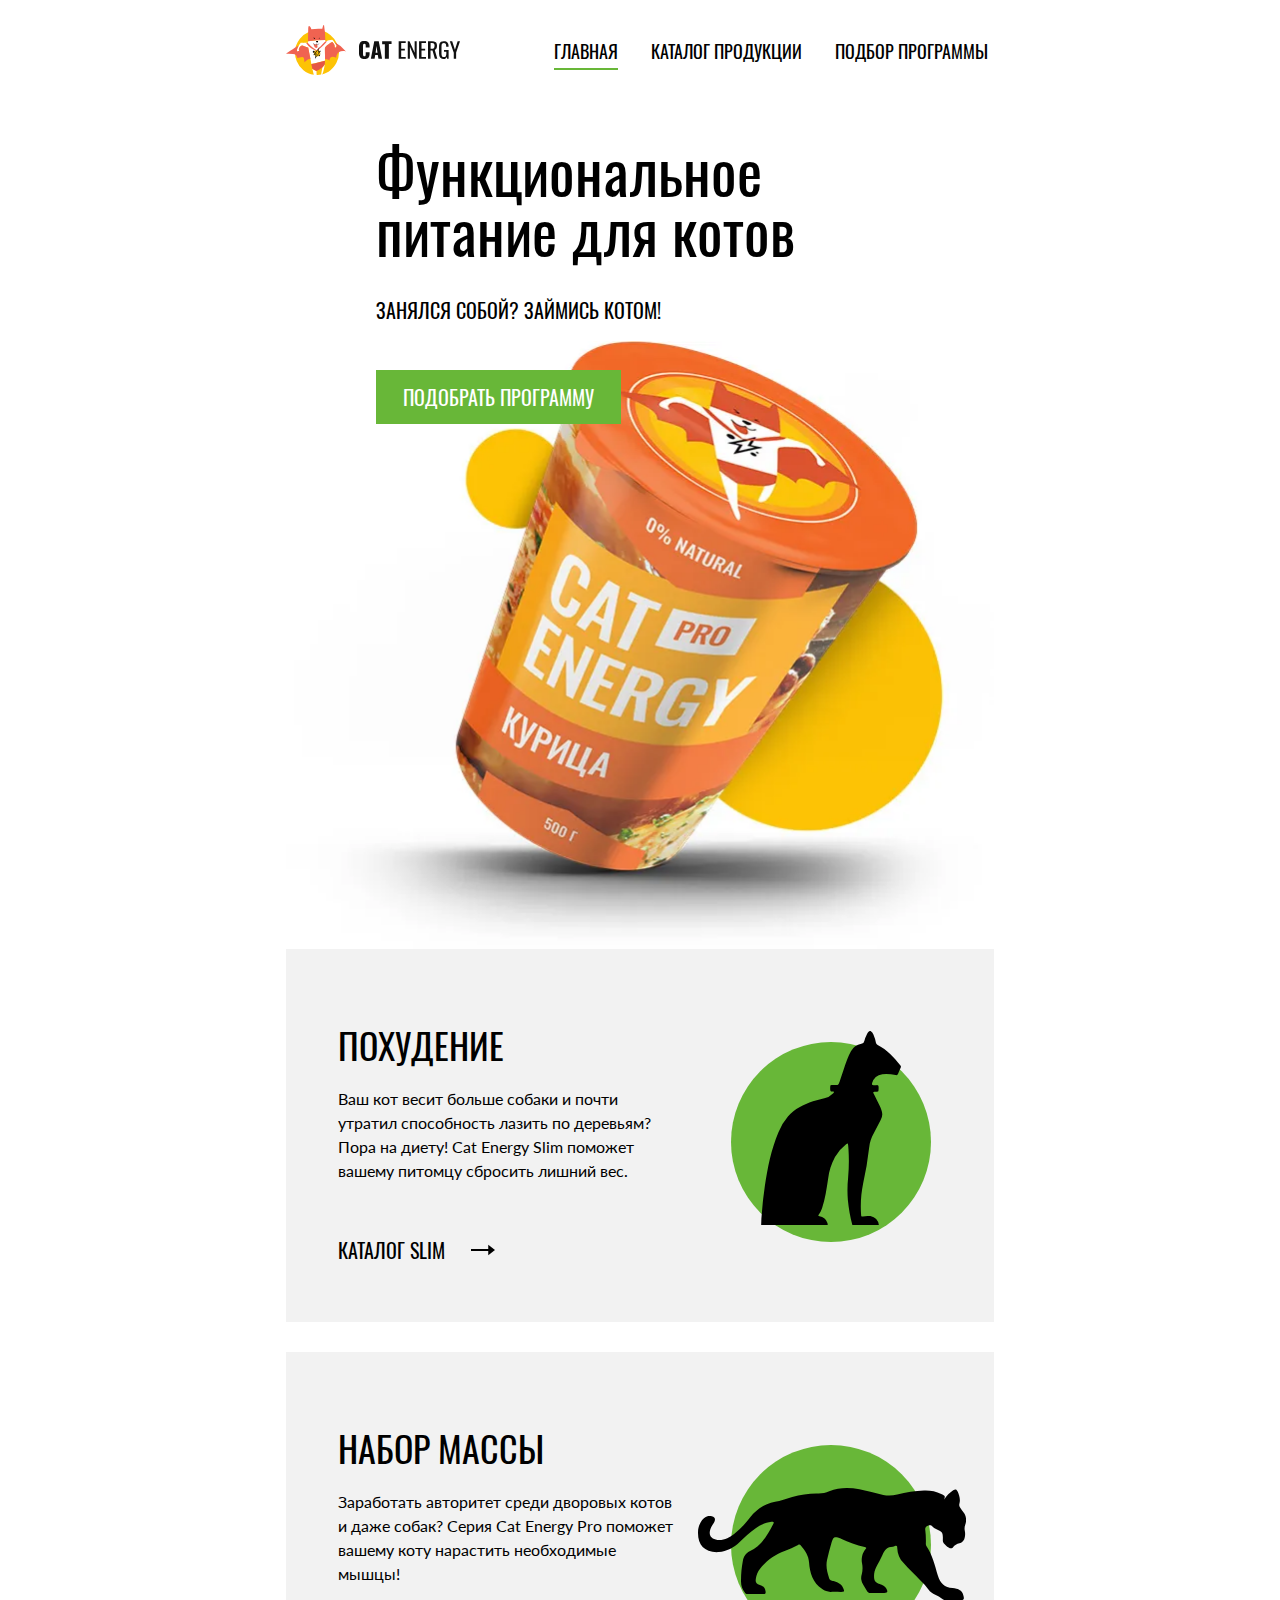
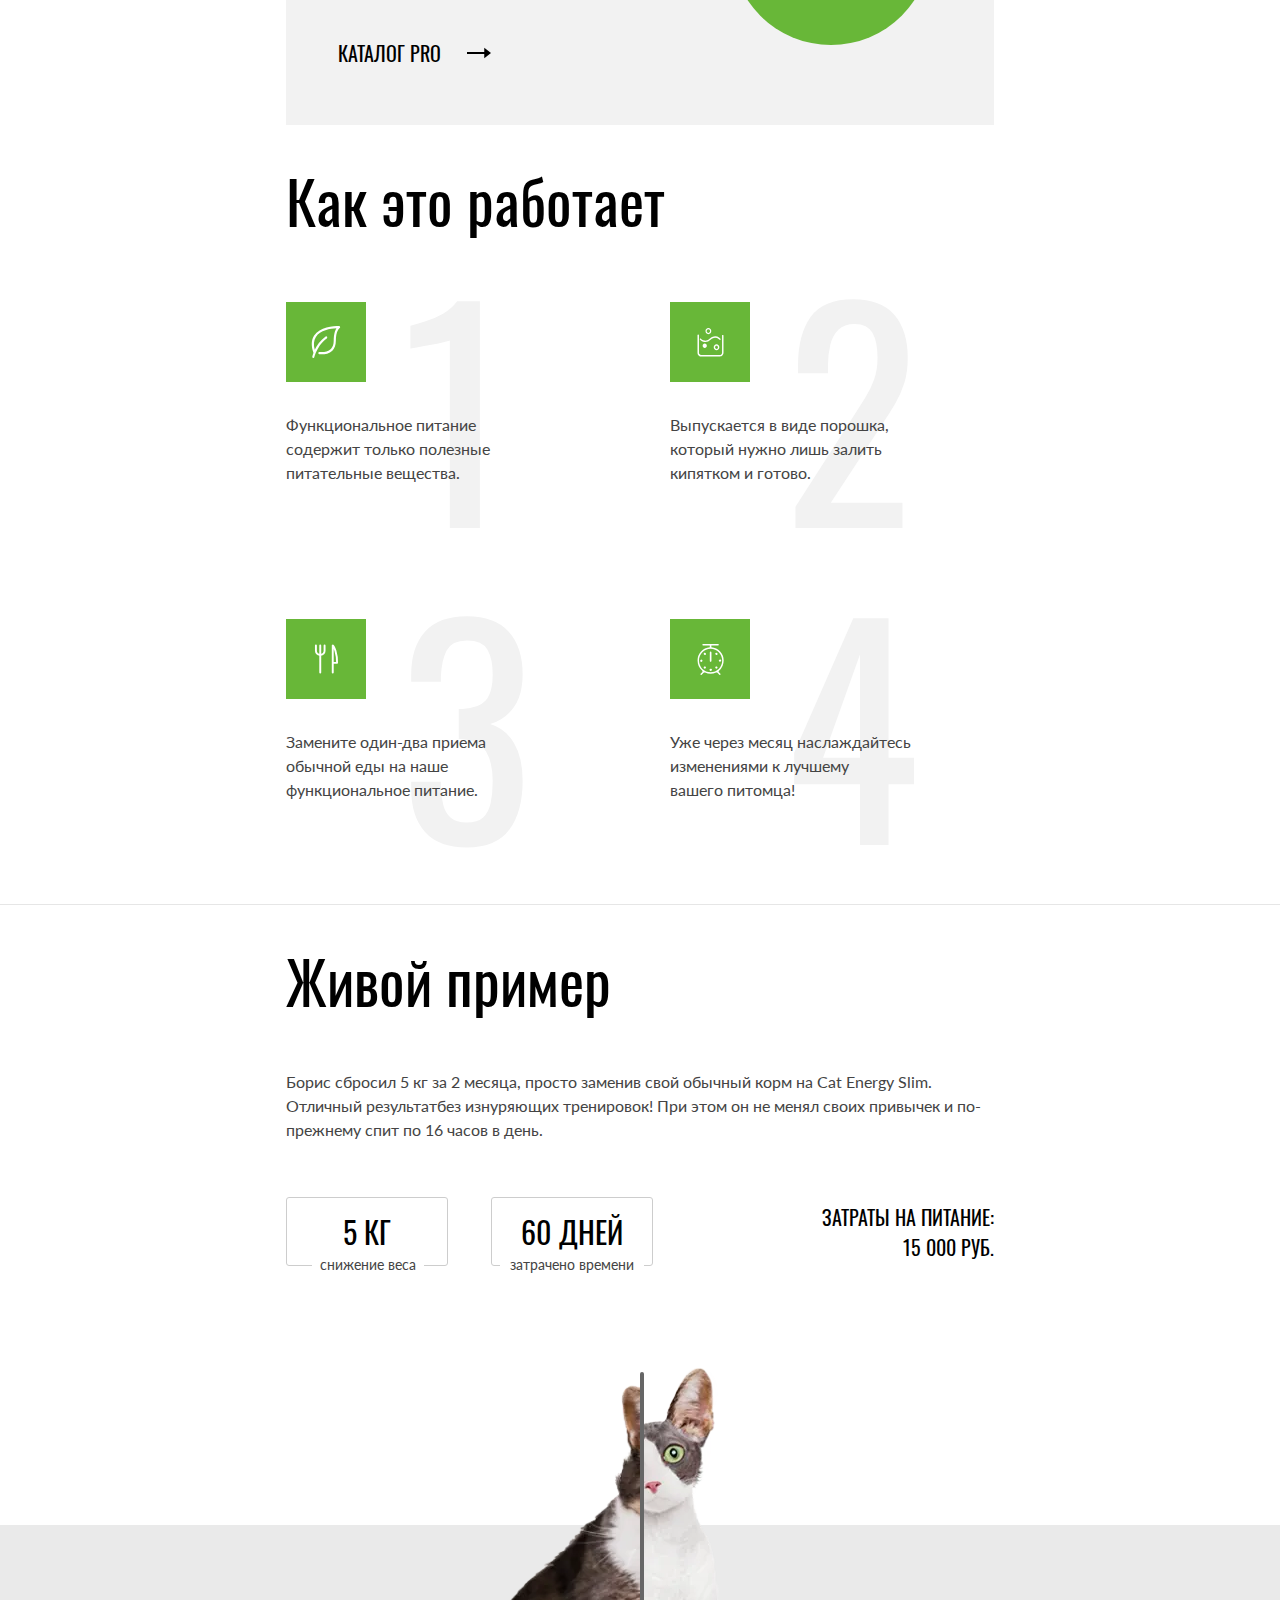
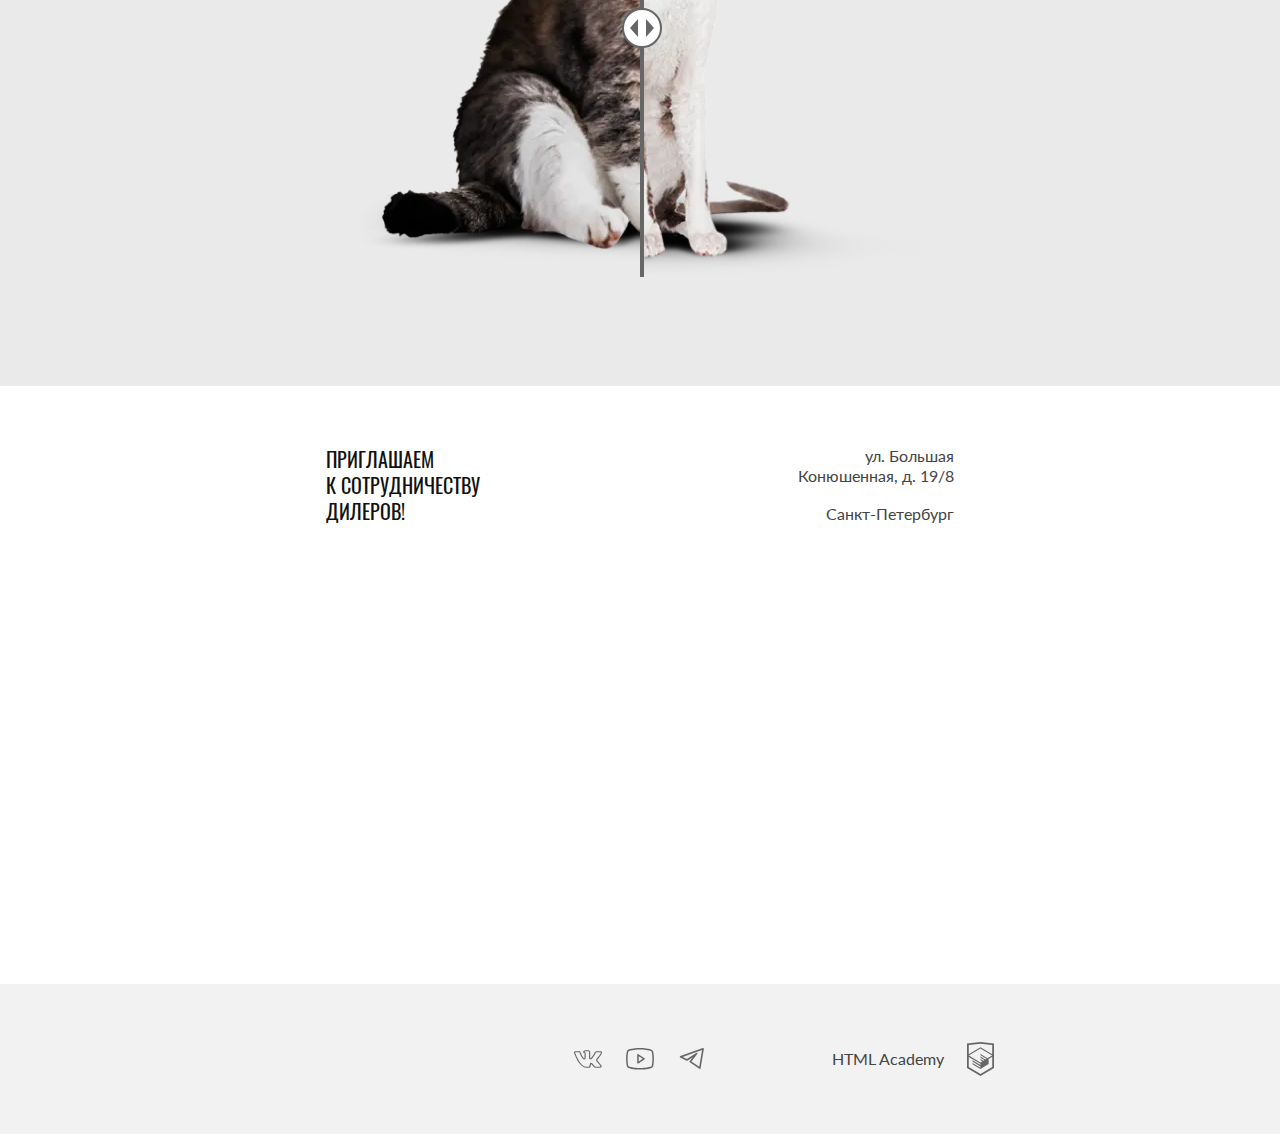
==== commit 94efcd03: "Deploying to gh-pages from @ htmlacademy-adaptive/2497073-cat-energy-31@a13458ca652f8d9e4a5d23aff197" ====
--- a/index.html
+++ b/index.html
@@ -1 +1 @@
-<!DOCTYPE html><html class="page" lang="ru"><head><meta charset="UTF-8"><meta name="viewport" content="width=device-width,initial-scale=1"><title>Кэт энерджи</title><link rel="preload" href="fonts/lato/Lato-Regular.woff2" type="font/woff2" as="font" crossorigin="anonymous"><link rel="preload" href="fonts/oswald/oswaldregular.woff2" type="font/woff2" as="font" crossorigin="anonymous"><link rel="icon" href="favicon.ico"><link rel="icon" href="favicons/favicon-32x32.svg" type="image/svg+xml"><link rel="apple-touch-icon" href="favicons/apple-icon-180x180.png"><link rel="manifest" href="manifest.webmanifest"><link rel="stylesheet" href="styles/styles.css"><script src="scripts/index.js" defer="defer"></script></head><body class="page__body"><header class="header header--index" data-test="header"><div class="header__container container"><nav class="header__nav nav nav--closed nav--nojs"><a class="nav__logo-link" href="#"><picture><source media="(min-width: 1440px)" width="70" height="60" type="image/svg+xml" srcset="images/content/logo-img-desktop.svg"><source media="(min-width: 768px)" width="60" height="50" type="image/svg+xml" srcset="images/content/logo-img-tablet.svg"><img class="nav__logo-img" src="images/content/logo-img-mobile.svg" width="33" height="38" alt="Логотип Кэт энерджи"></picture><img class="nav__logo-text" src="images/content/logo-text-mobile.svg" width="101" height="18" alt="Кэт энерджи"> </a><button class="nav__toggle button" type="button"><span class="visually-hidden">Открыть меню</span></button><div class="nav__wrapper"><ul class="nav__list"><li class="nav__item nav__item--active nav__item--active-index"><a class="nav__link nav__link--index" href="#">главная</a></li><li class="nav__item"><a class="nav__link nav__link--index" href="catalog.html">каталог продукции</a></li><li class="nav__item"><a class="nav__link nav__link--index" href="#">подбор программы</a></li></ul></div></nav></div></header><main class="page-main"><section class="hero" data-test="hero"><div class="hero__container container"><div class="hero__wrapper"><h1 class="hero__title">Функциональное питание для котов</h1><p class="hero__text">Занялся собой? Займись котом!</p></div><div class="hero__img-box"><picture><source media="(min-width: 1440px)" width="552" height="499" type="image/webp" srcset="images/index-hero-desktop@1x.webp, images/index-hero-desktop@2x.webp 2x"><source media="(min-width: 768px)" width="709" height="609" type="image/webp" srcset="images/index-hero-tablet@1x.webp, images/index-hero-tablet@2x.webp 2x"><source type="image/webp" srcset="images/index-hero-mobile@1x.webp, images/index-hero-mobile@2x.webp 2x"><source media="(min-width: 1440px)" width="552" height="499" type="image/png" srcset="images/index-hero-desktop@1x.png, images/index-hero-desktop@2x.png 2x"><source media="(min-width: 768px)" width="709" height="609" type="image/png" srcset="images/index-hero-tablet@1x.png, images/index-hero-tablet@2x.png 2x"><img class="hero__image" src="images/index-hero-mobile@1x.png" srcset="images/index-hero-mobile@2x.png 2x" width="280" height="270" alt="Кэт энерджи со вкусом курицы"></picture></div><a class="hero__link button-link" href="#">подобрать программу</a></div></section><section class="programs" data-test="programs"><div class="programs__container container"><h2 class="visually-hidden">Программы питания для вашего кота</h2><ul class="programs__list"><li class="programs__item programs__item--slim"><h3 class="programs__title">похудение</h3><p class="programs__description">Ваш кот весит больше собаки и почти утратил способность лазить по&nbsp;деревьям? Пора на&nbsp;диету! Cat Energy Slim поможет вашему питомцу сбросить лишний вес.</p><a class="programs__link" href="#">каталог slim</a></li><li class="programs__item programs__item--pro"><h3 class="programs__title">набор массы</h3><p class="programs__description">Заработать авторитет среди дворовых котов и&nbsp;даже собак? Серия Cat Energy Pro поможет вашему коту нарастить необходимые мышцы!</p><a class="programs__link" href="#">каталог pro</a></li></ul></div></section><section class="advantages" data-test="features"><div class="advantages__container container"><h2 class="advantages__title">Как это работает</h2><ol class="advantages__list"><li class="advantages__item advantages__item--leaf"><p class="advantages__description">Функциональное питание содержит только полезные питательные вещества.</p></li><li class="advantages__item advantages__item--water"><p class="advantages__description">Выпускается в&nbsp;виде порошка, который нужно лишь залить кипятком и&nbsp;готово.</p></li><li class="advantages__item advantages__item--eat"><p class="advantages__description">Замените один-два приема обычной еды на&nbsp;наше функциональное питание.</p></li><li class="advantages__item advantages__item--clock"><p class="advantages__description">Уже через месяц наслаждайтесь изменениями к&nbsp;лучшему<br>вашего питомца!</p></li></ol></div></section><section class="example" data-test="proof"><div class="example__container container"><div class="example__wrapper"><h2 class="example__title">Живой пример</h2><p class="example__description">Борис сбросил 5&nbsp;кг за&nbsp;2&nbsp;месяца, просто заменив свой обычный корм на&nbsp;Cat Energy Slim. Отличный результат<br>без изнуряющих тренировок! При этом он&nbsp;не&nbsp;менял своих привычек и&nbsp;по-прежнему спит по&nbsp;16&nbsp;часов в&nbsp;день.</p><div class="example__list-box"><dl class="example__list"><div class="example__item"><dt class="example__parameter">5 КГ</dt><dd class="example__benefits example__benefits--width">снижение веса</dd></div><div class="example__item"><dt class="example__parameter">60 ДНЕЙ</dt><dd class="example__benefits">затрачено времени</dd></div></dl><p class="example__price-text">Затраты на питание: <span class="example__price">15 000 РУБ.</span></p></div></div><div class="example__image-box"><div class="example__img-before"><picture><source media="(min-width: 768px)" width="560" height="512" type="image/webp" srcset="images/cat-before-tablet@1x.webp, images/cat-before-tablet@2x.webp 2x"><source type="image/webp" srcset="images/cat-before-mobile@1x.webp, images/cat-before-mobile@2x.webp 2x"><source media="(min-width: 768px)" width="560" height="512" type="image/png" srcset="images/cat-before-tablet@1x.png, images/cat-before-tablet@2x.png 2x"><img src="images/cat-before-mobile@1x.png" srcset="images/cat-before-mobile@2x.png 2x" width="280" height="256" loading="lazy" alt="Толстый кот до похудения"></picture></div><div class="example__img-after"><picture><source media="(min-width: 768px)" width="560" height="512" type="image/webp" srcset="images/cat-after-tablet@1x.webp, images/cat-after-tablet@2x.webp 2x"><source type="image/webp" srcset="images/cat-after-mobile@1x.webp, images/cat-after-mobile@2x.webp 2x"><source media="(min-width: 768px)" width="560" height="512" type="image/png" srcset="images/cat-after-tablet@1x.png, images/cat-after-tablet@2x.png 2x"><img src="images/cat-after-mobile@1x.png" srcset="images/cat-after-mobile@2x.png 2x" width="280" height="256" loading="lazy" alt="Худой кот после похудения"></picture></div><button class="example__button button" type="button"><span class="visually-hidden">Тяните вправо или лево</span></button></div></div></section><section class="address" data-test="contacts"><div class="address__container container"><h2 class="visually-hidden">Адрес магазина Кэт энерджи</h2><div class="address__wrapper"><p class="address__slogan">приглашаем к&nbsp;сотрудничеству дилеров!</p><address class="address__text">ул. Большая Конюшенная, д. 19/8 <span>Санкт-Петербург</span></address></div></div><div class="address__map address__map--nojs"><iframe class="address__iframe" src="https://yandex.ru/map-widget/v1/?um=constructor%3Ac2700d6dcb7a9f715cf68ed00196fd777c56f2d0cfd5bbd191139ba99469fc76&amp;source=constructor" width="100" height="362" loading="lazy" title="Офис компании по адресу ул. Большая Конюшенная, д. 19/8 Санкт-Петербург"></iframe><div class="address__img"><picture><source media="(min-width: 1440px)" width="1440" height="400" type="image/webp" srcset="images/map-desktop@1x.webp, images/map-desktop@2x.webp 2x"><source media="(min-width: 768px)" width="768" height="400" type="image/webp" srcset="images/map-tablet@1x.webp, images/map-tablet@2x.webp 2x"><source type="image/webp" srcset="images/map-mobile@1x.webp, images/map-mobile@2x.webp 2x"><source media="(min-width: 1440px)" width="1440" height="400" type="image/png" srcset="images/map-desktop@1x.png, images/map-desktop@2x.png 2x"><source media="(min-width: 768px)" width="768" height="400" type="image/png" srcset="images/map-tablet@1x.png, images/map-tablet@2x.png 2x"><img src="images/map-mobile@1x.png" srcset="images/map-mobile@2x.png 2x" width="320" height="362" loading="lazy" alt="Офис компании по адресу ул. Большая Конюшенная, д. 19/8 Санкт-Петербург"></picture></div></div></section></main><footer class="footer" data-test="footer"><div class="footer__container container"><div class="footer__logo-box"><a class="footer__logo-link" href="index.html"><img class="footer__logo-text" width="128" height="25" loading="lazy" src="images/content/logo-text-footer.svg" alt="Логотип Кэт энерджи"></a></div><ul class="footer__social social"><li class="social__item"><a class="social__link social__link--vk" href="https://vk.com/htmlacademy"><span class="visually-hidden">Мы в контакте</span></a></li><li class="social__item"><a class="social__link social__link--youtube" href="https://www.youtube.com/user/htmlacademyru"><span class="visually-hidden">Мы в youtube</span></a></li><li class="social__item"><a class="social__link social__link--telegram" href="https://t.me/htmlacademy"><span class="visually-hidden">Мы в телеграмм</span></a></li></ul><div class="footer__copyright"><a class="footer__copyright-link" href="https://htmlacademy.ru/intensive/adaptive" aria-label="Сайт HTML Academy"><span class="footer__copyright-text">HTML Academy</span> <svg width="27" height="34" aria-hidden="true" focusable="false"><use href="icons/stack.svg#logo-html-academy"></use></svg></a></div></div></footer></body></html>+<!DOCTYPE html><html class="page" lang="ru"><head><meta charset="UTF-8"><meta name="viewport" content="width=device-width,initial-scale=1"><title>Кэт энерджи</title><link rel="preload" href="fonts/lato/Lato-Regular.woff2" type="font/woff2" as="font" crossorigin="anonymous"><link rel="preload" href="fonts/oswald/oswaldregular.woff2" type="font/woff2" as="font" crossorigin="anonymous"><link rel="icon" href="favicon.ico"><link rel="icon" href="favicons/favicon-32x32.svg" type="image/svg+xml"><link rel="apple-touch-icon" href="favicons/apple-icon-180x180.png"><link rel="manifest" href="manifest.webmanifest"><link rel="stylesheet" href="styles/styles.css"><script src="scripts/index.js" defer="defer"></script></head><body class="page__body"><header class="header header--index" data-test="header"><div class="header__container container"><nav class="header__nav nav nav--closed nav--nojs"><a class="nav__logo-link" href="#"><picture><source media="(min-width: 1440px)" width="70" height="60" type="image/svg+xml" srcset="images/content/logo-img-desktop.svg"><source media="(min-width: 768px)" width="60" height="50" type="image/svg+xml" srcset="images/content/logo-img-tablet.svg"><img class="nav__logo-img" src="images/content/logo-img-mobile.svg" width="33" height="38" alt="Логотип Кэт энерджи"></picture><img class="nav__logo-text" src="images/content/logo-text-mobile.svg" width="101" height="18" alt="Кэт энерджи"> </a><button class="nav__toggle button" type="button"><span class="visually-hidden">Открыть меню</span></button><div class="nav__wrapper"><ul class="nav__list"><li class="nav__item nav__item--active nav__item--active-index"><a class="nav__link nav__link--index" href="#">главная</a></li><li class="nav__item"><a class="nav__link nav__link--index" href="catalog.html">каталог продукции</a></li><li class="nav__item"><a class="nav__link nav__link--index" href="#">подбор программы</a></li></ul></div></nav></div></header><main class="page__main"><section class="hero" data-test="hero"><div class="hero__container container"><div class="hero__wrapper"><h1 class="hero__title">Функциональное питание для котов</h1><p class="hero__text">Занялся собой? Займись котом!</p></div><div class="hero__img-box"><picture><source media="(min-width: 1440px)" width="552" height="499" type="image/webp" srcset="images/index-hero-desktop@1x.webp, images/index-hero-desktop@2x.webp 2x"><source media="(min-width: 768px)" width="709" height="609" type="image/webp" srcset="images/index-hero-tablet@1x.webp, images/index-hero-tablet@2x.webp 2x"><source type="image/webp" srcset="images/index-hero-mobile@1x.webp, images/index-hero-mobile@2x.webp 2x"><source media="(min-width: 1440px)" width="552" height="499" type="image/png" srcset="images/index-hero-desktop@1x.png, images/index-hero-desktop@2x.png 2x"><source media="(min-width: 768px)" width="709" height="609" type="image/png" srcset="images/index-hero-tablet@1x.png, images/index-hero-tablet@2x.png 2x"><img class="hero__image" src="images/index-hero-mobile@1x.png" srcset="images/index-hero-mobile@2x.png 2x" width="280" height="270" alt="Кэт энерджи со вкусом курицы"></picture></div><a class="hero__link button-link" href="#">подобрать программу</a></div></section><section class="programs" data-test="programs"><div class="programs__container container"><h2 class="visually-hidden">Программы питания для вашего кота</h2><ul class="programs__list"><li class="programs__item programs__item--slim"><h3 class="programs__title">похудение</h3><p class="programs__description">Ваш кот весит больше собаки и почти утратил способность лазить по&nbsp;деревьям? Пора на&nbsp;диету! Cat Energy Slim поможет вашему питомцу сбросить лишний вес.</p><a class="programs__link" href="#">каталог slim</a></li><li class="programs__item programs__item--pro"><h3 class="programs__title">набор массы</h3><p class="programs__description">Заработать авторитет среди дворовых котов и&nbsp;даже собак? Серия Cat Energy Pro поможет вашему коту нарастить необходимые мышцы!</p><a class="programs__link" href="#">каталог pro</a></li></ul></div></section><section class="advantages" data-test="features"><div class="advantages__container container"><h2 class="advantages__title">Как это работает</h2><ol class="advantages__list"><li class="advantages__item advantages__item--leaf"><p class="advantages__description">Функциональное питание содержит только полезные питательные вещества.</p></li><li class="advantages__item advantages__item--water"><p class="advantages__description">Выпускается в&nbsp;виде порошка, который нужно лишь залить кипятком и&nbsp;готово.</p></li><li class="advantages__item advantages__item--eat"><p class="advantages__description">Замените один-два приема обычной еды на&nbsp;наше функциональное питание.</p></li><li class="advantages__item advantages__item--clock"><p class="advantages__description">Уже через месяц наслаждайтесь изменениями к&nbsp;лучшему<br>вашего питомца!</p></li></ol></div></section><section class="example" data-test="proof"><div class="example__container container"><div class="example__wrapper"><h2 class="example__title">Живой пример</h2><p class="example__description">Борис сбросил 5&nbsp;кг за&nbsp;2&nbsp;месяца, просто заменив свой обычный корм на&nbsp;Cat Energy Slim. Отличный результат<br>без изнуряющих тренировок! При этом он&nbsp;не&nbsp;менял своих привычек и&nbsp;по-прежнему спит по&nbsp;16&nbsp;часов в&nbsp;день.</p><div class="example__list-box"><dl class="example__list"><div class="example__item"><dt class="example__parameter">5 КГ</dt><dd class="example__benefits example__benefits--width">снижение веса</dd></div><div class="example__item"><dt class="example__parameter">60 ДНЕЙ</dt><dd class="example__benefits">затрачено времени</dd></div></dl><p class="example__price-text">Затраты на питание: <span class="example__price">15 000 РУБ.</span></p></div></div><div class="example__image-box"><div class="example__img-before"><picture><source media="(min-width: 768px)" width="560" height="512" type="image/webp" srcset="images/cat-before-tablet@1x.webp, images/cat-before-tablet@2x.webp 2x"><source type="image/webp" srcset="images/cat-before-mobile@1x.webp, images/cat-before-mobile@2x.webp 2x"><source media="(min-width: 768px)" width="560" height="512" type="image/png" srcset="images/cat-before-tablet@1x.png, images/cat-before-tablet@2x.png 2x"><img src="images/cat-before-mobile@1x.png" srcset="images/cat-before-mobile@2x.png 2x" width="280" height="256" loading="lazy" alt="Толстый кот до похудения"></picture></div><div class="example__img-after"><picture><source media="(min-width: 768px)" width="560" height="512" type="image/webp" srcset="images/cat-after-tablet@1x.webp, images/cat-after-tablet@2x.webp 2x"><source type="image/webp" srcset="images/cat-after-mobile@1x.webp, images/cat-after-mobile@2x.webp 2x"><source media="(min-width: 768px)" width="560" height="512" type="image/png" srcset="images/cat-after-tablet@1x.png, images/cat-after-tablet@2x.png 2x"><img src="images/cat-after-mobile@1x.png" srcset="images/cat-after-mobile@2x.png 2x" width="280" height="256" loading="lazy" alt="Худой кот после похудения"></picture></div><button class="example__button button" type="button"><span class="visually-hidden">Тяните вправо или лево</span></button></div></div></section><section class="address" data-test="contacts"><div class="address__container container"><h2 class="visually-hidden">Адрес магазина Кэт энерджи</h2><div class="address__wrapper"><p class="address__slogan">приглашаем к&nbsp;сотрудничеству дилеров!</p><address class="address__text">ул. Большая Конюшенная, д. 19/8 <span>Санкт-Петербург</span></address></div></div><div class="address__map address__map--nojs"><iframe class="address__iframe" src="https://yandex.ru/map-widget/v1/?um=constructor%3Ac2700d6dcb7a9f715cf68ed00196fd777c56f2d0cfd5bbd191139ba99469fc76&amp;source=constructor" width="100" height="362" loading="lazy" title="Офис компании по адресу ул. Большая Конюшенная, д. 19/8 Санкт-Петербург"></iframe><div class="address__img"><picture><source media="(min-width: 1440px)" width="1440" height="400" type="image/webp" srcset="images/map-desktop@1x.webp, images/map-desktop@2x.webp 2x"><source media="(min-width: 768px)" width="768" height="400" type="image/webp" srcset="images/map-tablet@1x.webp, images/map-tablet@2x.webp 2x"><source type="image/webp" srcset="images/map-mobile@1x.webp, images/map-mobile@2x.webp 2x"><source media="(min-width: 1440px)" width="1440" height="400" type="image/png" srcset="images/map-desktop@1x.png, images/map-desktop@2x.png 2x"><source media="(min-width: 768px)" width="768" height="400" type="image/png" srcset="images/map-tablet@1x.png, images/map-tablet@2x.png 2x"><img src="images/map-mobile@1x.png" srcset="images/map-mobile@2x.png 2x" width="320" height="362" loading="lazy" alt="Офис компании по адресу ул. Большая Конюшенная, д. 19/8 Санкт-Петербург"></picture></div></div></section></main><footer class="footer" data-test="footer"><div class="footer__container container"><div class="footer__logo-box"><a class="footer__logo-link" href="index.html"><img class="footer__logo-text" width="128" height="25" loading="lazy" src="images/content/logo-text-footer.svg" alt="Логотип Кэт энерджи"></a></div><ul class="footer__social social"><li class="social__item"><a class="social__link social__link--vk" href="https://vk.com/htmlacademy"><span class="visually-hidden">Мы в контакте</span></a></li><li class="social__item"><a class="social__link social__link--youtube" href="https://www.youtube.com/user/htmlacademyru"><span class="visually-hidden">Мы в youtube</span></a></li><li class="social__item"><a class="social__link social__link--telegram" href="https://t.me/htmlacademy"><span class="visually-hidden">Мы в телеграмм</span></a></li></ul><div class="footer__copyright"><a class="footer__copyright-link" href="https://htmlacademy.ru/intensive/adaptive" aria-label="Сайт HTML Academy"><span class="footer__copyright-text">HTML Academy</span> <svg width="27" height="34" aria-hidden="true" focusable="false"><use href="icons/stack.svg#logo-html-academy"></use></svg></a></div></div></footer></body></html>--- a/styles/styles.css
+++ b/styles/styles.css
@@ -1 +1 @@
-@font-face{font-family:Lato;font-weight:400;font-style:normal;src:url(../fonts/lato/Lato-Regular.woff2)format("woff2");font-display:swap}@font-face{font-family:Oswald;font-weight:400;font-style:normal;src:url(../fonts/oswald/oswaldregular.woff2)format("woff2");font-display:swap}*,:before,:after{box-sizing:border-box}img{object-fit:contain;max-width:100%;height:auto}.visually-hidden{clip:rect(0 0 0 0);border:0;width:1px;height:1px;margin:-1px;padding:0;position:absolute;overflow:hidden}.page{height:100%}.page__body{color:#000;background-color:#fff;flex-direction:column;min-height:100%;margin:0;font-family:Lato,Arial,sans-serif;font-size:14px;line-height:18px;display:flex}.page-main{flex-grow:1}.container{width:320px;margin:0 auto;padding:0 20px}@media (width>=768px){.container{width:768px;padding:0 30px}}@media (width>=1440px){.container{width:1300px;padding:0 40px}}.button-link{text-align:center;text-transform:uppercase;background-color:#68b738;place-items:center;min-width:244px;min-height:40px;font-family:Oswald,Arial,sans-serif;font-size:16px;text-decoration:none;display:inline-grid}.button-link:hover{background-color:#5eaa2f}.button-link:active{color:#ffffff4d}.header{position:relative}@media (width>=1440px){.header--index{background-image:linear-gradient(90deg,#fff 50%,#68b738d9 50%)}}.header__container{padding-top:13px}@media (width>=768px){.header__container{padding-top:25px;padding-bottom:65px}}@media (width>=1440px){.header__container{padding-top:55px;padding-bottom:29px}}.nav{background-color:#fff;position:relative}@media (width>=768px){.nav{justify-content:space-between;display:flex}}@media (width>=1440px){.nav{background-color:#0000}}.nav__logo-link{justify-content:space-between;align-items:center;width:190px;margin-bottom:15px;display:flex}.nav__logo-link:hover,.nav__logo-link:focus-visible{opacity:.8}.nav__logo-link:active{opacity:.6}@media (width>=768px){.nav__logo-link{width:174px;margin-bottom:0}}@media (width>=1440px){.nav__logo-link{width:202px;margin-bottom:0}}.nav__logo-img{display:block}@media (width>=1440px){.nav__logo-text{width:118px;height:21px}}.nav__toggle{cursor:pointer;background-color:#0000;border:none;padding:0;display:block;position:absolute;top:7px;right:1px}@media (width>=768px){.nav__toggle{display:none}}.nav--closed .nav__toggle{background-image:url(../icons/stack.svg#burger-open);width:24px;height:24px}@media (width<=767px){.nav--closed .nav__item{display:none}}.nav--opened .nav__wrapper{z-index:5;background-color:#fff;width:320px;position:absolute;left:-20px}@media (width<=767px){.nav--nojs .nav__toggle{display:none}.nav--nojs .nav__wrapper{width:100%;position:static}.nav--nojs .nav__item{display:block}.nav--opened .nav__toggle{background-image:url(../icons/stack.svg#burger-close);width:18px;height:18px}}@media (width>=768px){.nav .nav__wrapper{align-self:flex-end;position:static}}.nav__list{flex-direction:column;margin:0;padding:0;list-style:none;display:flex}@media (width>=768px){.nav__list{flex-flow:wrap;gap:15px 33px;width:440px}}@media (width>=1440px){.nav__list{justify-content:flex-end;gap:15px 35px;width:600px}}@media (width<=767px){.nav__item{position:relative}.nav__item:before{content:"";background-color:#e6e6e6;width:100%;height:1px;display:block;position:absolute;top:0;left:0}}@media (width>=768px){.nav__item--active{position:relative}.nav__item--active:after{content:"";background-color:#68b738;height:2px;position:absolute;bottom:5px;left:0;right:0}}@media (width>=1440px){.nav__item--active-index{position:relative}.nav__item--active-index:after{background-color:#fff}}.nav__link{color:#000;text-transform:uppercase;text-align:center;padding-top:22px;padding-bottom:24px;font-family:Oswald,Arial,sans-serif;font-size:20px;line-height:20px;text-decoration:none;display:block}@media (width>=768px){.nav__link{padding:0 0 12px;font-size:18px;line-height:24px}.nav__link:hover{opacity:.6}.nav__link:active{opacity:.3}}@media (width>=1440px){.nav__link{padding-bottom:12px;font-size:20px;line-height:30px}}.nav__link:hover{opacity:.6}.nav__link:active{opacity:.3}@media (width>=1440px){.nav__link--index{color:#fff}}@media (width<=767px){.hero{background-color:#68b738;background-image:-webkit-linear-gradient(#68b738d9,63%,#fff 37%),-webkit-image-set(url(../images/index-background-mobile@1x.webp) 1x type("image/webp"),url(../images/index-background-mobile@2x.webp) 2x type("image/webp"),url(../images/index-background-mobile@1x.jpg) 1x),-webkit-linear-gradient(90deg,#525252 63%,#3a3a3a 1%);background-image:linear-gradient(#68b738d9,63%,#fff 37%),image-set("../images/index-background-mobile@1x.webp" 1x type("image/webp"),"../images/index-background-mobile@2x.webp" 2x type("image/webp"),"../images/index-background-mobile@1x.jpg" 1x),linear-gradient(90deg,#525252 63%,#3a3a3a 1%);background-position:top;background-repeat:no-repeat}}@media (width>=1440px){.hero{background-image:linear-gradient(90deg,#fff 50%,#68b738d9 50%)}.hero:before{content:"";z-index:-1;background-color:#68b738;background-image:-webkit-image-set(url(../images/index-background-desktop1@1x.webp) 1x type("image/webp"),url(../images/index-background-desktop1@2x.webp) 2x type("image/webp"),url(../images/index-background-desktop1@1x.jpg) 1x,url(../images/index-background-desktop1@2x.jpg) 2x),-webkit-linear-gradient(#3a3a3a 99%,#444 1%);background-image:image-set("../images/index-background-desktop1@1x.webp" 1x type("image/webp"),"../images/index-background-desktop1@2x.webp" 2x type("image/webp"),"../images/index-background-desktop1@1x.jpg" 1x,"../images/index-background-desktop1@2x.jpg" 2x),linear-gradient(#3a3a3a 99%,#444 1%);background-repeat:no-repeat;width:calc(100% - 50vw);height:694px;position:absolute;top:0;left:50%}}.hero__container{margin-bottom:20px;padding-top:27px}@media (width>=768px){.hero__container{grid-template-columns:repeat(4,1fr);column-gap:80px;margin-bottom:0;padding-top:0;display:grid}}@media (width>=1440px){.hero__container{margin-bottom:82px;padding-bottom:52px}}.hero__wrapper{margin-bottom:29px}@media (width>=768px){.hero__wrapper{grid-column:1/4;margin-bottom:21px;margin-left:90px}}@media (width>=1440px){.hero__wrapper{grid-area:1/1/2/3;margin-top:81px;margin-bottom:105px;margin-left:80px}}.hero__title{color:#fff;text-align:center;margin:0 0 25px;padding:0;font-family:Oswald,Arial,sans-serif;font-size:36px;font-weight:400;line-height:36px}@media (width>=768px){.hero__title{text-align:start;color:#000;margin-bottom:40px;font-size:60px;line-height:60px}}@media (width>=1440px){.hero__title{position:relative}}.hero__text{text-align:center;text-transform:uppercase;color:#fff;margin:0;padding:0;font-family:Oswald,Arial,sans-serif;line-height:14px}@media (width>=768px){.hero__text{text-align:start;text-transform:uppercase;color:#000;font-size:20px;line-height:20px}.hero__img-box{grid-area:2/1/3/-1}}@media (width>=1440px){.hero__img-box{grid-area:1/2/3/5;width:552px;height:499px;margin-left:122px}}.hero__image{object-fit:cover;width:100%;height:100%;display:block}.hero__link{color:#fff;text-transform:uppercase;width:100%;margin-top:2px;padding:10px;font-family:Oswald,Arial,sans-serif;font-size:16px;line-height:20px;text-decoration:none;display:inline-grid}@media (width>=768px){.hero__link{grid-area:2/1/3/3;align-self:start;width:244px;margin-top:29px;margin-left:90px;padding:14px;font-size:20px;line-height:26px}}@media (width>=1440px){.hero__link{grid-row:1/2;align-self:end;margin-top:0;margin-left:80px}}.programs__container{margin-bottom:20px}@media (width>=768px){.programs__container{margin-bottom:45px}}@media (width>=1440px){.programs__container{margin-bottom:71px}}.programs__list{gap:20px;margin:0;padding:0;list-style:none;display:grid}@media (width>=768px){.programs__list{gap:30px}}@media (width>=1440px){.programs__list{grid-template-columns:repeat(2,1fr);gap:30px 80px}}.programs__item{background-color:#f2f2f2;min-height:50px;padding:21px 20px 18px;position:relative}.programs__item:before{content:"";background-color:#68b738;background-repeat:no-repeat;border-radius:100%;width:50px;height:50px;position:absolute;top:23px}@media (width>=768px){.programs__item:before{width:200px;height:200px;top:93px;right:63px}}@media (width>=1440px){.programs__item:before{width:100px;height:100px;top:47px;left:50px}}.programs__item:after{content:"";background-repeat:no-repeat;width:67px;height:53px;position:absolute;top:21px;left:11px}@media (width>=768px){.programs__item:after{width:276px;height:211px;left:auto;right:20px}}@media (width>=1440px){.programs__item:after{width:134px;height:106px;left:-17px}}@media (width>=768px){.programs__item{min-height:200px;padding:78px 29px 59px 52px}}@media (width>=1440px){.programs__item{min-height:100px;padding:47px 61px 61px 52px}}.programs__item--slim:after{background-image:url(../icons/stack.svg#cat-slim-mobile);background-position:top;background-size:36px 50px}@media (width>=768px){.programs__item--slim:after{background-size:140px 194px;top:82px;right:25px}}@media (width>=1440px){.programs__item--slim:after{background-size:70px 97px;top:41px;left:35px}}.programs__item--pro:after{background-image:url(../icons/stack.svg#cat-pro-mobile);background-position:50%;background-size:67px 28px}@media (width>=768px){.programs__item--pro:after{background-size:268px 112px;top:86px;right:24px}}@media (width>=1440px){.programs__item--pro:after{background-position:50%;background-size:134px 56px;top:42px;left:33px}}.programs__title{color:#000;text-transform:uppercase;margin:8px 0 29px 70px;padding:0;font-family:Oswald,Arial,sans-serif;font-size:24px;font-weight:400;line-height:37px}@media (width>=768px){.programs__title{margin:0 0 24px;font-size:36px;line-height:36px}}@media (width>=1440px){.programs__title{margin:30px 0 73px 162px}}.programs__description{color:#444;border-bottom:1px solid #d9d9d9;margin:0 0 15px;padding:0 0 23px}@media (width>=768px){.programs__description{color:#000;border:none;width:340px;margin-bottom:55px;padding:0;font-size:16px;line-height:24px}}@media (width>=1440px){.programs__description{width:100%;margin-bottom:31px}}.programs__link{color:#000;text-transform:uppercase;place-items:center start;max-width:168px;min-height:24px;padding:4px 57px 4px 0;font-family:Oswald,Arial,sans-serif;font-size:16px;line-height:16px;text-decoration:none;display:inline-grid;position:relative}.programs__link:after{content:"";background-image:url(../icons/stack.svg#arrow-right);width:24px;height:12px;position:absolute;right:7px}.programs__link:hover{opacity:.6}.programs__link:hover:after{background-image:url(../icons/stack.svg#arrow-right-32);width:32px;right:-3px}.programs__link:active{opacity:.3}@media (width>=768px){.programs__link{font-size:20px}}@media (width>=1440px){.programs__link{padding:4px 60px 4px 0}}.advantages__container{margin-bottom:49px}@media (width>=768px){.advantages__container{margin-bottom:45px}}@media (width>=1440px){.advantages__container{margin-bottom:69px}}.advantages__title{color:#000;margin:0 0 40px;padding:0;font-family:Oswald,Arial,sans-serif;font-size:36px;font-weight:400;line-height:40px}@media (width>=768px){.advantages__title{margin-bottom:32px;font-size:60px;line-height:60px}}.advantages__list{counter-reset:enumerator 0;gap:20px;margin:0;padding:0;list-style:none;display:grid}@media (width>=768px){.advantages__list{grid-template-columns:repeat(2,250px);gap:37px 134px}}@media (width>=1440px){.advantages__list{grid-template-columns:repeat(4,1fr);gap:30px 73px}}.advantages__item{counter-increment:enumerator 1;min-height:60px;padding-left:80px;position:relative}.advantages__item:before{content:"";background-color:#68b738;background-position:50%;background-repeat:no-repeat;width:60px;height:60px;position:absolute;top:-1px;left:0}@media (width>=768px){.advantages__item:before{width:80px;height:80px;top:40px}.advantages__item{min-height:280px;padding-top:151px;padding-left:0}.advantages__item:first-child{width:230px}.advantages__item:first-child:after{content:counter(enumerator);color:#f2f2f2;z-index:-1;font-family:Oswald,Arial,sans-serif;font-size:280px;line-height:280px;position:absolute;top:0;right:8px}.advantages__item:after{content:counter(enumerator);color:#f2f2f2;z-index:-1;font-family:Oswald,Arial,sans-serif;font-size:280px;line-height:280px;position:absolute;top:0;right:2px}}.advantages__item--leaf:before{background-image:url(../icons/stack.svg#leaf-icon);background-size:30px 32px}.advantages__item--water:before{background-image:url(../icons/stack.svg#water-icon);background-size:27px 29px}@media (width>=1440px){.advantages__item--water:before{left:2px}}.advantages__item--eat:before{background-image:url(../icons/stack.svg#eat-icon);background-size:25px 30px}@media (width>=1440px){.advantages__item--eat:before{left:3px}}.advantages__item--clock:before{background-image:url(../icons/stack.svg#clock-icon);background-size:27px 31px}@media (width>=1440px){.advantages__item--clock:before{left:5px}}.advantages__description{color:#444;margin:0}@media (width<=767px){.advantages__description br{display:none}}@media (width>=768px){.advantages__description{font-size:16px;line-height:24px}}.example{background-color:#eaeaea;border-top:1px solid #e6e6e6}@media (width>=768px){.example{background-image:linear-gradient(#fff 620px,#eaeaea 137px)}}@media (width>=1440px){.example{background-image:linear-gradient(#fff 137px,#eaeaea 137px);border:none}}.example__container{padding-top:25px;padding-bottom:40px}@media (width>=768px){.example__container{padding-top:45px;padding-bottom:109px}}@media (width>=1440px){.example__container{grid-template-columns:repeat(2,1fr);gap:224px;padding-top:0;padding-bottom:75px;display:grid}}.example__title{color:#000;margin:0 0 40px;padding:0;font-family:Oswald,Arial,sans-serif;font-size:36px;font-weight:400;line-height:40px}@media (width>=768px){.example__title{margin-bottom:60px;font-size:60px;line-height:60px}}@media (width>=1440px){.example__title{margin-bottom:146px}}.example__description{color:#444;margin:0 0 16px;line-height:18px}.example__description br{display:none}@media (width>=768px){.example__description{margin-bottom:55px;font-size:16px;line-height:24px}}@media (width>=1440px){.example__description{margin-bottom:69px}.example__description br{display:inline}}.example__list-box{flex-wrap:wrap;justify-content:center;margin-bottom:20px;display:flex}@media (width>=768px){.example__list-box{margin-bottom:99px}}@media (width>=1440px){.example__list-box{justify-content:flex-start;margin:0}}.example__list{flex-wrap:wrap;justify-content:space-between;gap:20px;width:280px;margin:0 0 36px;display:flex}@media (width>=768px){.example__list{width:367px;margin:0}}@media (width>=1440px){.example__list{margin-bottom:60px}}.example__item{text-align:center;border:1px solid #cdcdcd;border-radius:3px;width:124px;padding:15px 5px;position:relative}@media (width>=768px){.example__item{width:162px}}.example__parameter{font-family:Oswald,Arial,sans-serif;font-size:24px;line-height:24px}@media (width>=768px){.example__parameter{font-size:30px;line-height:37px}}.example__benefits{text-align:center;color:#444;background-color:#eaeaea;width:65%;margin:0;font-size:12px;line-height:12px;position:absolute;top:47px;left:22px}@media (width>=768px){.example__benefits{background-color:#fff;width:90%;font-size:14px;line-height:14px;top:60px;left:8px}.example__benefits--width{width:70%;left:25px}}@media (width>=1440px){.example__benefits{background-color:#eaeaea}}.example__price-text{text-transform:uppercase;margin:0;font-family:Oswald,Arial,sans-serif;line-height:20px}@media (width>=768px){.example__price-text{flex-direction:column;align-self:center;align-items:flex-end;row-gap:10px;margin-left:auto;font-size:20px;display:flex}}@media (width>=1440px){.example__price-text{margin:0;display:block}.example__price{margin-left:63px}}.example__image-box{width:100%;position:relative;overflow:hidden}@media (width>=768px){.example__image-box{width:560px;height:512px;margin:0 auto}}.example__image-box img{max-width:-moz-fit-content;max-width:fit-content;height:100%;display:block}.example__img-before{z-index:2;background-color:#eaeaea;width:50%;position:absolute;top:0;left:0;overflow:hidden}@media (width>=768px){.example__img-before{background-image:linear-gradient(#fff 160px,#eaeaea 137px)}}@media (width>=1440px){.example__img-before{background-image:linear-gradient(#fff 137px,#eaeaea 137px)}}.example__button{cursor:pointer;z-index:5;background-color:#666;border:none;border-radius:20px;width:4px;height:100%;padding:0;position:absolute;top:0;left:50%}.example__button:before{content:"";background-color:#fff;border:2px solid #666;border-radius:100%;width:40px;height:40px;position:absolute;top:50%;left:50%;transform:translate(-50%,-50%)}.example__button:after{content:"";background-color:#666;border:2px solid #666;width:40px;height:18px;position:absolute;top:50%;left:50%;transform:translate(-50%,-50%);-webkit-mask-image:url(../icons/stack.svg#arrow-btn);mask-image:url(../icons/stack.svg#arrow-btn);-webkit-mask-position:50%;mask-position:50%;-webkit-mask-repeat:no-repeat;mask-repeat:no-repeat}.example__button:hover,.example__button:focus-visible{background-color:#68b738}.example__button:focus-visible{outline:1px solid #000}.example__button:active{background-color:#5eaa2f99}@media (width>=768px){.example__button{top:7px}}@media (width>=1440px){.example__button{top:1px}}.example__button:hover:before,.example__button:focus-visible:before{background-color:#fff;border:2px solid #68b738}.example__button:focus-visible:before{outline:1px solid #000}.example__button:active:before{border:2px solid #5eaa2f99}.example__button:hover:after{background-color:#68b738}.example__button:focus-visible:after{background-color:#68b738;outline:none}.example__button:active:after{background-color:#5eaa2f99}@media (width>=1440px){.address{position:relative}}.address--catalog-bg{background-color:#f2f2f2}.address__container{padding:26px 20px}@media (width>=768px){.address__container{padding:60px 70px}}@media (width>=1440px){.address__container{z-index:2;background-color:#fff;width:565px;padding:60px 79px;position:absolute;top:95px;left:calc(50% - 610px)}}.address__wrapper{display:flex}@media (width>=768px){.address__wrapper{justify-content:space-between}}.address__slogan{color:#111;text-transform:uppercase;width:140px;margin:0;font-family:Oswald,Arial,sans-serif;font-size:16px;line-height:20px}@media (width>=768px){.address__slogan{width:163px;font-size:20px;line-height:26px}}.address__text{color:#444;width:140px;font-style:normal;line-height:20px}@media (width>=768px){.address__text{text-align:end;flex-direction:column;justify-content:space-between;align-items:flex-end;width:163px;font-size:16px;display:flex}}@media (width>=1440px){.address__text{text-align:start;align-items:flex-start;width:157px}}.address__map{height:362px;position:relative}@media (width>=768px){.address__map{height:400px}}.address__map--nojs .address__iframe{display:none}.address__iframe{border:none;width:100%;height:100%;min-height:362px;display:block}.address__img{z-index:-1;display:none;position:absolute;top:0;left:calc(50% - 160px)}@media (width>=768px){.address__img{left:calc(50% - 384px)}}@media (width>=1440px){.address__img{left:calc(50% - 720px)}}.address__map--nojs .address__img{z-index:1;display:block}.social{flex-wrap:wrap;gap:10px 24px;margin:0;padding:0;list-style:none;display:flex}.social__link{width:28px;height:22px;display:block}.social__link:before{content:"";background-color:#666;width:28px;height:22px;display:block}.social__link--vk:before{-webkit-mask-image:url(../icons/stack.svg#vk-icon);mask-image:url(../icons/stack.svg#vk-icon)}.social__link--youtube:before{-webkit-mask-image:url(../icons/stack.svg#youtube-icon);mask-image:url(../icons/stack.svg#youtube-icon)}.social__link--telegram:before{-webkit-mask-image:url(../icons/stack.svg#telegram-icon);mask-image:url(../icons/stack.svg#telegram-icon)}.social__link:hover:before,:focus-visible:before{background-color:#68b738}.social__link:active:before{background-color:#68b7384d}.footer{background-color:#f2f2f2}.footer__container{flex-direction:column;align-items:center;padding-top:20px;padding-bottom:20px;display:flex}@media (width>=768px){.footer__container{flex-flow:wrap;justify-content:space-between;padding-top:55px;padding-bottom:55px}}@media (width>=1440px){.footer__container{padding-top:66px;padding-bottom:66px}}.footer__logo-link{color:#000;text-transform:uppercase;padding:20px 76px;font-family:Oswald,Arial,sans-serif;font-size:20px;line-height:20px;text-decoration:none;display:block}.footer__logo-link:hover,.footer__logo-link:focus-visible{opacity:.8}.footer__logo-link:active{opacity:.6}@media (width>=768px){.footer__logo-link{padding:7px 0}}.footer__social{border-top:1px solid #d9d9d9;border-bottom:1px solid #d9d9d9;padding:19px 74px}@media (width>=768px){.footer__social{border:none;justify-content:center;width:132px;margin-left:160px;margin-right:auto;padding:0}}@media (width>=1440px){.footer__social{margin-left:416px}}.footer__copyright{padding:19px 0}@media (width>=768px){.footer__copyright{padding:0}}.footer__copyright-link{color:#666;align-items:center;gap:140px;font-size:16px;line-height:20px;text-decoration:none;display:flex}.footer__copyright-link:hover,.footer__copyright-link:focus-visible{color:#68b738}.footer__copyright-link:active{color:#68b7384d}@media (width>=768px){.footer__copyright-link{gap:23px}}.footer__copyright-text{color:#444}.footer__copyright-link:active .footer__copyright-text{color:#4444444d}@media (width<=767px){.catalog{border-top:1px solid #d9d9d9;border-bottom:1px solid #d9d9d9}}.catalog__container{margin-top:27px}@media (width>=768px){.catalog__container{margin-top:0;margin-bottom:74px}}@media (width>=1440px){.catalog__container{margin-top:45px;margin-bottom:71px}}.catalog__title{color:#000;margin:0 0 41px;padding:0;font-family:Oswald,Arial,sans-serif;font-size:36px;font-weight:400;line-height:36px}@media (width>=768px){.catalog__title{margin-bottom:84px;font-size:60px;line-height:60px}}.product__list{margin:0;padding:0;list-style:none;display:grid}@media (width>=768px){.product__list{grid-template-columns:repeat(2,1fr);gap:60px}}@media (width>=1440px){.product__list{grid-template-columns:repeat(4,1fr);gap:63px 80px}}.product__item{flex-wrap:wrap;padding:20px 0 25px;display:flex;position:relative}@media (width<=767px){.product__item:before{content:"";background-color:#ebebeb;width:100vw;height:1px;position:absolute;top:0;left:50%;transform:translate(-50%)}}@media (width>=768px){.product__item{background-image:linear-gradient(#fff 85px,#f2f2f2 5px);flex-flow:column;justify-content:center;align-items:center;padding:10px 37px 40px}}@media (width>=1440px){.product__item{padding:0 38px 40px}}.product__image-wrapper{width:140px;height:107px}@media (width>=768px){.product__image-wrapper{width:200px;height:210px;margin-bottom:22px}}@media (width>=1440px){.product__image-wrapper{width:169px;height:210px;margin-top:10px;margin-bottom:12px}}.product__link-img{place-items:center;width:100%;height:100%;display:grid}.product__image{display:block}.product__wrapper{width:140px}@media (width>=768px){.product__wrapper{flex-direction:column;flex-grow:1;align-items:center;width:250px;margin-bottom:32px;display:flex}}@media (width>=1440px){.product__wrapper{width:169px;margin-bottom:37px}}.product__link-text{color:#000;text-transform:uppercase;width:80px;margin-bottom:14px;font-family:Oswald,Arial,sans-serif;font-size:20px;line-height:20px;text-decoration:none;display:block}@media (width>=768px){.product__link-text{text-align:center;width:145px;margin-bottom:20px}}@media (width>=1440px){.product__link-text{margin-bottom:24px}}.product__title{color:#222;margin:0;padding:0;font-family:Oswald,Arial,sans-serif;font-size:16px;font-weight:400;line-height:20px}@media (width>=768px){.product__title{-webkit-line-clamp:4;-webkit-box-orient:vertical;font-size:20px;line-height:24px;display:-webkit-box;overflow:hidden}.product__features-list{width:100%;margin:0}}.product__features-item{justify-content:space-between;display:flex}@media (width>=768px){.product__features-item{border-bottom:1px solid #cdcdcd;padding-bottom:5px}.product__features-item:not(:first-child){padding-top:6px}}.product__features-text{color:#444;font-size:12px;line-height:16px}@media (width>=768px){.product__features-text{font-size:16px;line-height:20px}}.product__features-number{color:#444;margin:0;font-size:12px;line-height:16px}@media (width>=768px){.product__features-number{font-size:16px;line-height:20px}}.product__button{color:#fff;width:100%;margin-top:8px;padding:10px}@media (width>=768px){.product__button{margin-top:-1px}}@media (width>=1440px){.product__button{min-width:169px}}.product__item--last{justify-content:center;padding:25px 0 24px;display:flex;position:relative}@media (width>=768px){.product__item--last{background:0 0;justify-content:flex-end;padding:50px 37px 40px}.product__item--last:before{content:"";z-index:-1;border:2px solid #f2f2f2;width:100%;height:429px;position:absolute;bottom:0}}.product__wrapper--last{flex-direction:column;justify-content:center;align-items:center;width:220px;margin-bottom:21px;display:flex;position:relative}.product__wrapper--last:before{content:"";background-image:url(../icons/stack.svg#plus-icon);width:30px;height:30px;position:absolute;top:0}@media (width>=768px){.product__wrapper--last:before{width:60px;height:60px}.product__wrapper--last{flex-grow:0;width:170px;margin-bottom:82px}}@media (width>=1440px){.product__wrapper--last{margin-bottom:90px}}.product__button--all{color:#444;background-color:#f2f2f2;margin:0;padding:10px}.product__button--all:hover{color:#444;background-color:#eaeaea}.product__title--last{text-transform:uppercase;color:#111;margin-top:53px;margin-bottom:8px}@media (width>=768px){.product__title--last{text-align:center;margin-top:110px;margin-bottom:23px}}@media (width>=1440px){.product__title--last{margin-top:100px}}.product__subtitle{color:#444;text-align:center;margin:0;font-size:12px;line-height:16px}@media (width>=768px){.product__subtitle{font-size:16px;line-height:18px}}.sub-product{overflow-x:hidden}.sub-product__container{margin-top:25px}@media (width>=768px){.sub-product__container{margin-top:0}}@media (width>=1440px){.sub-product__wrapper{justify-content:space-between;display:flex}}.sub-product__title{color:#000;background-color:#fff;width:-moz-fit-content;width:fit-content;margin:0 0 34px;padding:0;font-family:Oswald,Arial,sans-serif;font-size:24px;font-weight:400;line-height:24px;position:relative;box-shadow:-40px 0 #fff,40px 0 #fff}.sub-product__title:before{content:"";z-index:-1;background-color:#68b738;width:100vw;height:2px;position:absolute;top:9px;left:50%;transform:translate(-50%)}@media (width>=768px){.sub-product__title:before{top:14px}}@media (width>=1440px){.sub-product__title:before{top:20px}}.sub-product__title:after{content:"";z-index:-1;background-color:#68b738;width:100vw;height:2px;position:absolute;top:9px;left:50%}@media (width>=768px){.sub-product__title:after{top:14px}}@media (width>=1440px){.sub-product__title:after{top:20px}}@media (width>=768px){.sub-product__title{margin-bottom:80px;margin-left:40px;font-size:32px;line-height:32px}}@media (width>=1440px){.sub-product__title{margin-bottom:82px;margin-left:0;font-size:40px;line-height:40px}}.sub-product__list{margin:0 0 35px;padding:0;list-style:none}@media (width>=768px){.sub-product__list{border:1px solid #cdcdcd;margin-bottom:67px}}@media (width>=1440px){.sub-product__list{border:none;width:895px;margin-bottom:0}}.sub-product__item{border-top:1px solid #cdcdcd;padding:12px 0 19px}.sub-product__item:last-child{border-bottom:1px solid #cdcdcd}@media (width>=768px){.sub-product__item{flex-wrap:wrap;justify-content:space-between;padding:26px 38px 28px;display:flex}}@media (width>=1440px){.sub-product__item{flex-wrap:nowrap;align-items:center;padding:15px 0 16px}}.sub-product__subtitle{text-transform:uppercase;color:#222;margin:0 0 13px;font-family:Oswald,Arial,sans-serif;font-size:16px;font-weight:400;line-height:16px}@media (width>=768px){.sub-product__subtitle{margin-bottom:24px;font-size:20px;line-height:20px}}@media (width>=1440px){.sub-product__subtitle{margin:0}}.sub-product__box{justify-content:space-between;margin-bottom:15px;display:flex}@media (width>=768px){.sub-product__box{gap:52px}}@media (width>=1440px){.sub-product__box{width:285px;margin:0 40px 0 auto}}.sub-product__text,.sub-product__price{color:#444;line-height:14px}@media (width>=768px){.sub-product__text,.sub-product__price{font-size:16px;line-height:20px}}.sub-product__button{color:#fff;width:100%;padding:10px}@media (width>=1440px){.sub-product__button{width:244px}}.sub-product__promo-box{background-color:#68b738;background-image:-webkit-linear-gradient(#68b738d9,#68b738d9),-webkit-image-set(url(../images/catalog-background-mobile@1x.webp) 1x type("image/webp"),url(../images/catalog-background-mobile@2x.webp) 2x type("image/webp"),url(../images/catalog-background-mobile@1x.jpg) 1x,url(../images/catalog-background-mobile@2x.jpg) 2x);background-image:linear-gradient(#68b738d9,#68b738d9),image-set("../images/catalog-background-mobile@1x.webp" 1x type("image/webp"),"../images/catalog-background-mobile@2x.webp" 2x type("image/webp"),"../images/catalog-background-mobile@1x.jpg" 1x,"../images/catalog-background-mobile@2x.jpg" 2x);background-repeat:no-repeat;justify-content:center;min-height:200px;padding:59px 61px 43px 58px;display:flex;position:relative}.sub-product__promo-box:before{content:"";background-image:url(../icons/stack.svg#gift-icon);width:78px;height:80px;position:absolute}@media (width>=768px){.sub-product__promo-box:before{width:80px;height:83px}.sub-product__promo-box{background-image:-webkit-linear-gradient(#68b738d9,#68b738d9),-webkit-image-set(url(../images/catalog-background-tablet@1x.webp) 1x type("image/webp"),url(../images/catalog-background-tablet@2x.webp) 2x type("image/webp"),url(../images/catalog-background-tablet@1x.jpg) 1x,url(../images/catalog-background-tablet@2x.jpg) 2x);background-image:linear-gradient(#68b738d9,#68b738d9),image-set("../images/catalog-background-tablet@1x.webp" 1x type("image/webp"),"../images/catalog-background-tablet@2x.webp" 2x type("image/webp"),"../images/catalog-background-tablet@1x.jpg" 1x,"../images/catalog-background-tablet@2x.jpg" 2x);justify-content:flex-start;padding:57px 125px 60px 77px}}@media (width>=1440px){.sub-product__promo-box{background-image:-webkit-linear-gradient(#68b738d9,#68b738d9),-webkit-image-set(url(../images/catalog-background-desktop@1x.webp) 1x type("image/webp"),url(../images/catalog-background-desktop@2x.webp) 2x type("image/webp"),url(../images/catalog-background-desktop@1x.jpg) 1x,url(../images/catalog-background-desktop@2x.jpg) 2x);background-image:linear-gradient(#68b738d9,#68b738d9),image-set("../images/catalog-background-desktop@1x.webp" 1x type("image/webp"),"../images/catalog-background-desktop@2x.webp" 2x type("image/webp"),"../images/catalog-background-desktop@1x.jpg" 1x,"../images/catalog-background-desktop@2x.jpg" 2x);justify-content:center;height:-moz-fit-content;height:fit-content;padding:56px 42px 43px}}.sub-product__promo-text{text-align:center;color:#fff;margin:128px 0 0;font-size:16px;line-height:20px}@media (width>=768px){.sub-product__promo-text{text-align:left;align-self:center;width:161px;margin:0 0 0 auto}}@media (width>=1440px){.sub-product__promo-text{text-align:center;align-self:flex-start;margin:129px 0 0}}.subscribe{overflow-x:hidden}.subscribe__container{padding-top:40px;padding-bottom:40px}@media (width>=768px){.subscribe__container{padding-top:80px;padding-bottom:80px}}@media (width>=1440px){.subscribe__container{padding-top:96px;padding-bottom:104px}}.subscribe__title{color:#000;background-color:#fff;width:-moz-fit-content;width:fit-content;margin:0 0 32px;padding:0;font-family:Oswald,Arial,sans-serif;font-size:24px;font-weight:400;line-height:24px;position:relative;box-shadow:-40px 0 #fff,40px 0 #fff}.subscribe__title:before{content:"";z-index:-1;background-color:#68b738;width:100vw;height:2px;position:absolute;top:9px;left:50%;transform:translate(-50%)}@media (width>=768px){.subscribe__title:before{top:14px}}@media (width>=1440px){.subscribe__title:before{top:16px}}.subscribe__title:after{content:"";z-index:-1;background-color:#68b738;width:100vw;height:2px;position:absolute;top:9px;left:50%}@media (width>=768px){.subscribe__title:after{top:14px}}@media (width>=1440px){.subscribe__title:after{top:16px}}@media (width>=768px){.subscribe__title{margin-bottom:66px;margin-left:40px;font-size:32px;line-height:32px}}@media (width>=1440px){.subscribe__title{margin-bottom:72px;margin-left:0;font-size:40px;line-height:40px}}@media (width>=768px){.subscribe__wrapper{width:632px;margin:0 auto}}@media (width>=1440px){.subscribe__wrapper{width:752px}}.subscribe__description{text-align:center;margin:0 0 24px;font-family:Oswald,Arial,sans-serif;font-size:16px;line-height:24px}@media (width>=768px){.subscribe__description{font-size:24px;line-height:32px}.subscribe__form{display:flex}}.subscribe__input{border:1px solid #cdcdcd;width:100%;margin-bottom:16px;padding:17px 13px 13px;font-size:20px}.subscribe__input::placeholder{text-transform:uppercase;color:#444;font-family:Oswald,Arial,sans-serif;font-size:20px}.subscribe__input:hover{border:1px solid #444}.subscribe__input:not(:placeholder-shown):not(:focus-visible):invalid{border:2px solid #ff8282}@media (width>=768px){.subscribe__input{width:376px;margin:0}}@media (width>=1440px){.subscribe__input{width:496px}}.subscribe__button{cursor:pointer;text-transform:uppercase;color:#fff;background-color:#68b738;border:none;width:100%;padding:15px;font-family:Oswald,Arial,sans-serif;font-size:20px;line-height:26px}.subscribe__button:hover{background-color:#5eaa2f}.subscribe__button:active{color:#ffffff4d}@media (width>=768px){.subscribe__button{width:256px}}+@font-face{font-family:Lato;font-weight:400;font-style:normal;src:url(../fonts/lato/Lato-Regular.woff2)format("woff2");font-display:swap}@font-face{font-family:Oswald;font-weight:400;font-style:normal;src:url(../fonts/oswald/oswaldregular.woff2)format("woff2");font-display:swap}*,:before,:after{box-sizing:border-box}img{object-fit:contain;max-width:100%;height:auto}.visually-hidden{clip:rect(0 0 0 0);border:0;width:1px;height:1px;margin:-1px;padding:0;position:absolute;overflow:hidden}.page{height:100%}.page__body{color:#000;background-color:#fff;flex-direction:column;min-height:100%;margin:0;font-family:Lato,Arial,sans-serif;font-size:14px;line-height:18px;display:flex}.page__main{flex-grow:1}.container{width:320px;margin:0 auto;padding:0 20px}@media (width>=768px){.container{width:768px;padding:0 30px}}@media (width>=1440px){.container{width:1300px;padding:0 40px}}.button-link{text-align:center;text-transform:uppercase;background-color:#68b738;place-items:center;min-width:245px;min-height:40px;font-family:Oswald,Arial,sans-serif;font-size:16px;text-decoration:none;display:inline-grid}.button-link:hover{background-color:#5eaa2f}.button-link:active{color:#ffffff4d}.header{position:relative}@media (width>=1440px){.header--index{background-image:linear-gradient(90deg,#fff 50%,#68b738d9 50%)}}.header__container{padding-top:13px}@media (width>=768px){.header__container{padding-top:25px;padding-bottom:65px}}@media (width>=1440px){.header__container{padding-top:55px;padding-bottom:29px}}.nav{background-color:#fff;position:relative}@media (width>=768px){.nav{justify-content:space-between;display:flex}}@media (width>=1440px){.nav{background-color:#0000}}.nav__logo-link{justify-content:space-between;align-items:center;width:190px;margin-bottom:15px;display:flex}.nav__logo-link:hover,.nav__logo-link:focus-visible{opacity:.8}.nav__logo-link:active{opacity:.6}@media (width>=768px){.nav__logo-link{width:174px;margin-bottom:0}}@media (width>=1440px){.nav__logo-link{width:202px;margin-bottom:0}}.nav__logo-img{display:block}@media (width>=1440px){.nav__logo-text{width:118px;height:21px}}.nav__toggle{cursor:pointer;background-color:#0000;border:none;padding:0;display:block;position:absolute;top:7px;right:1px}@media (width>=768px){.nav__toggle{display:none}}.nav--closed .nav__toggle{background-image:url(../icons/stack.svg#burger-open);width:24px;height:24px}@media (width<=767px){.nav--closed .nav__item{display:none}}.nav--opened .nav__wrapper{z-index:5;background-color:#fff;width:320px;position:absolute;left:-20px}@media (width<=767px){.nav--nojs .nav__toggle{display:none}.nav--nojs .nav__wrapper{width:100%;position:static}.nav--nojs .nav__item{display:block}.nav--opened .nav__toggle{background-image:url(../icons/stack.svg#burger-close);width:18px;height:18px}}@media (width>=768px){.nav .nav__wrapper{align-self:flex-end;position:static}}.nav__list{flex-direction:column;margin:0;padding:0;list-style:none;display:flex}@media (width>=768px){.nav__list{flex-flow:wrap;gap:15px 33px;width:440px}}@media (width>=1440px){.nav__list{justify-content:flex-end;gap:15px 35px;width:600px}}@media (width<=767px){.nav__item{position:relative}.nav__item:before{content:"";background-color:#e6e6e6;width:100%;height:1px;display:block;position:absolute;top:0;left:0}}@media (width>=768px){.nav__item--active{position:relative}.nav__item--active:after{content:"";background-color:#68b738;height:2px;position:absolute;bottom:5px;left:0;right:0}}@media (width>=1440px){.nav__item--active-index{position:relative}.nav__item--active-index:after{background-color:#fff}}.nav__link{color:#000;text-transform:uppercase;text-align:center;padding-top:22px;padding-bottom:24px;font-family:Oswald,Arial,sans-serif;font-size:20px;line-height:20px;text-decoration:none;display:block}@media (width>=768px){.nav__link{padding:0 0 12px;font-size:18px;line-height:24px}.nav__link:hover{opacity:.6}.nav__link:active{opacity:.3}}@media (width>=1440px){.nav__link{padding-bottom:12px;font-size:20px;line-height:30px}}.nav__link:hover{opacity:.6}.nav__link:active{opacity:.3}@media (width>=1440px){.nav__link--index{color:#fff}}@media (width<=767px){.hero{background-color:#68b738;background-image:-webkit-linear-gradient(#68b738d9,63%,#fff 37%),-webkit-image-set(url(../images/index-background-mobile@1x.webp) 1x type("image/webp"),url(../images/index-background-mobile@2x.webp) 2x type("image/webp"),url(../images/index-background-mobile@1x.jpg) 1x),-webkit-linear-gradient(90deg,#525252 63%,#3a3a3a 1%);background-image:linear-gradient(#68b738d9,63%,#fff 37%),image-set("../images/index-background-mobile@1x.webp" 1x type("image/webp"),"../images/index-background-mobile@2x.webp" 2x type("image/webp"),"../images/index-background-mobile@1x.jpg" 1x),linear-gradient(90deg,#525252 63%,#3a3a3a 1%);background-position:top;background-repeat:no-repeat}}@media (width>=1440px){.hero{background-image:linear-gradient(90deg,#fff 50%,#68b738d9 50%)}.hero:before{content:"";z-index:-1;background-color:#68b738;background-image:-webkit-image-set(url(../images/index-background-desktop1@1x.webp) 1x type("image/webp"),url(../images/index-background-desktop1@2x.webp) 2x type("image/webp"),url(../images/index-background-desktop1@1x.jpg) 1x,url(../images/index-background-desktop1@2x.jpg) 2x),-webkit-linear-gradient(#3a3a3a 99%,#444 1%);background-image:image-set("../images/index-background-desktop1@1x.webp" 1x type("image/webp"),"../images/index-background-desktop1@2x.webp" 2x type("image/webp"),"../images/index-background-desktop1@1x.jpg" 1x,"../images/index-background-desktop1@2x.jpg" 2x),linear-gradient(#3a3a3a 99%,#444 1%);background-repeat:no-repeat;width:calc(100% - 50vw);height:694px;position:absolute;top:0;left:50%}}.hero__container{margin-bottom:20px;padding-top:27px}@media (width>=768px){.hero__container{grid-template-columns:repeat(4,1fr);column-gap:80px;margin-bottom:0;padding-top:0;display:grid}}@media (width>=1440px){.hero__container{margin-bottom:82px;padding-bottom:52px}}.hero__wrapper{margin-bottom:29px}@media (width>=768px){.hero__wrapper{grid-column:1/4;margin-bottom:21px;margin-left:90px}}@media (width>=1440px){.hero__wrapper{grid-area:1/1/2/3;margin-top:81px;margin-bottom:105px;margin-left:80px}}.hero__title{color:#fff;text-align:center;margin:0 0 25px;padding:0;font-family:Oswald,Arial,sans-serif;font-size:36px;font-weight:400;line-height:36px}@media (width>=768px){.hero__title{text-align:start;color:#000;margin-bottom:40px;font-size:60px;line-height:60px}}@media (width>=1440px){.hero__title{position:relative}}.hero__text{text-align:center;text-transform:uppercase;color:#fff;margin:0;padding:0;font-family:Oswald,Arial,sans-serif;line-height:14px}@media (width>=768px){.hero__text{text-align:start;text-transform:uppercase;color:#000;font-size:20px;line-height:20px}.hero__img-box{grid-area:2/1/3/-1}}@media (width>=1440px){.hero__img-box{grid-area:1/2/3/5;width:552px;height:499px;margin-left:122px}}.hero__image{object-fit:cover;width:100%;height:100%;display:block}.hero__link{color:#fff;text-transform:uppercase;width:100%;margin-top:2px;padding:10px;font-family:Oswald,Arial,sans-serif;font-size:16px;line-height:20px;text-decoration:none;display:inline-grid}@media (width>=768px){.hero__link{grid-area:2/1/3/3;align-self:start;width:244px;margin-top:29px;margin-left:90px;padding:14px;font-size:20px;line-height:26px}}@media (width>=1440px){.hero__link{grid-row:1/2;align-self:end;margin-top:0;margin-left:80px}}.programs__container{margin-bottom:20px}@media (width>=768px){.programs__container{margin-bottom:45px}}@media (width>=1440px){.programs__container{margin-bottom:71px}}.programs__list{gap:20px;margin:0;padding:0;list-style:none;display:grid}@media (width>=768px){.programs__list{gap:30px}}@media (width>=1440px){.programs__list{grid-template-columns:repeat(2,1fr);gap:30px 80px}}.programs__item{background-color:#f2f2f2;min-height:50px;padding:21px 20px 18px;position:relative}.programs__item:before{content:"";background-color:#68b738;background-repeat:no-repeat;border-radius:100%;width:50px;height:50px;position:absolute;top:23px}@media (width>=768px){.programs__item:before{width:200px;height:200px;top:93px;right:63px}}@media (width>=1440px){.programs__item:before{width:100px;height:100px;top:47px;left:50px}}.programs__item:after{content:"";background-repeat:no-repeat;width:67px;height:53px;position:absolute;top:21px;left:11px}@media (width>=768px){.programs__item:after{width:276px;height:211px;left:auto;right:20px}}@media (width>=1440px){.programs__item:after{width:134px;height:106px;left:-17px}}@media (width>=768px){.programs__item{min-height:200px;padding:78px 29px 59px 52px}}@media (width>=1440px){.programs__item{min-height:100px;padding:47px 61px 61px 52px}}.programs__item--slim:after{background-image:url(../icons/stack.svg#cat-slim-mobile);background-position:top;background-size:36px 50px}@media (width>=768px){.programs__item--slim:after{background-size:140px 194px;top:82px;right:25px}}@media (width>=1440px){.programs__item--slim:after{background-size:70px 97px;top:41px;left:35px}}.programs__item--pro:after{background-image:url(../icons/stack.svg#cat-pro-mobile);background-position:50%;background-size:67px 28px}@media (width>=768px){.programs__item--pro:after{background-size:268px 112px;top:86px;right:24px}}@media (width>=1440px){.programs__item--pro:after{background-position:50%;background-size:134px 56px;top:42px;left:33px}}.programs__title{color:#000;text-transform:uppercase;margin:8px 0 29px 70px;padding:0;font-family:Oswald,Arial,sans-serif;font-size:24px;font-weight:400;line-height:37px}@media (width>=768px){.programs__title{margin:0 0 24px;font-size:36px;line-height:36px}}@media (width>=1440px){.programs__title{margin:30px 0 73px 162px}}.programs__description{color:#444;border-bottom:1px solid #d9d9d9;margin:0 0 15px;padding:0 0 23px}@media (width>=768px){.programs__description{color:#000;border:none;width:340px;margin-bottom:55px;padding:0;font-size:16px;line-height:24px}}@media (width>=1440px){.programs__description{width:100%;margin-bottom:31px}}.programs__link{color:#000;text-transform:uppercase;place-items:center start;max-width:168px;min-height:24px;padding:4px 57px 4px 0;font-family:Oswald,Arial,sans-serif;font-size:16px;line-height:16px;text-decoration:none;display:inline-grid;position:relative}.programs__link:after{content:"";background-image:url(../icons/stack.svg#arrow-right);width:24px;height:12px;position:absolute;right:7px}.programs__link:hover{opacity:.6}.programs__link:hover:after{background-image:url(../icons/stack.svg#arrow-right-32);width:32px;right:-3px}.programs__link:active{opacity:.3}@media (width>=768px){.programs__link{font-size:20px}}@media (width>=1440px){.programs__link{padding:4px 60px 4px 0}}.advantages__container{margin-bottom:49px}@media (width>=768px){.advantages__container{margin-bottom:45px}}@media (width>=1440px){.advantages__container{margin-bottom:69px}}.advantages__title{color:#000;margin:0 0 40px;padding:0;font-family:Oswald,Arial,sans-serif;font-size:36px;font-weight:400;line-height:40px}@media (width>=768px){.advantages__title{margin-bottom:32px;font-size:60px;line-height:60px}}.advantages__list{counter-reset:enumerator 0;gap:20px;margin:0;padding:0;list-style:none;display:grid}@media (width>=768px){.advantages__list{grid-template-columns:repeat(2,250px);gap:37px 134px}}@media (width>=1440px){.advantages__list{grid-template-columns:repeat(4,1fr);gap:30px 73px}}.advantages__item{counter-increment:enumerator 1;min-height:60px;padding-left:80px;position:relative}.advantages__item:before{content:"";background-color:#68b738;background-position:50%;background-repeat:no-repeat;width:60px;height:60px;position:absolute;top:-1px;left:0}@media (width>=768px){.advantages__item:before{width:80px;height:80px;top:40px}.advantages__item{min-height:280px;padding-top:151px;padding-left:0}.advantages__item:first-child{width:230px}.advantages__item:first-child:after{content:counter(enumerator);color:#f2f2f2;z-index:-1;font-family:Oswald,Arial,sans-serif;font-size:280px;line-height:280px;position:absolute;top:0;right:8px}.advantages__item:after{content:counter(enumerator);color:#f2f2f2;z-index:-1;font-family:Oswald,Arial,sans-serif;font-size:280px;line-height:280px;position:absolute;top:0;right:2px}}.advantages__item--leaf:before{background-image:url(../icons/stack.svg#leaf-icon);background-size:30px 32px}.advantages__item--water:before{background-image:url(../icons/stack.svg#water-icon);background-size:27px 29px}@media (width>=1440px){.advantages__item--water:before{left:2px}}.advantages__item--eat:before{background-image:url(../icons/stack.svg#eat-icon);background-size:25px 30px}@media (width>=1440px){.advantages__item--eat:before{left:3px}}.advantages__item--clock:before{background-image:url(../icons/stack.svg#clock-icon);background-size:27px 31px}@media (width>=1440px){.advantages__item--clock:before{left:5px}}.advantages__description{color:#444;margin:0}@media (width<=767px){.advantages__description br{display:none}}@media (width>=768px){.advantages__description{font-size:16px;line-height:24px}}.example{background-color:#eaeaea;border-top:1px solid #e6e6e6}@media (width>=768px){.example{background-image:linear-gradient(#fff 620px,#eaeaea 137px)}}@media (width>=1440px){.example{background-image:linear-gradient(#fff 137px,#eaeaea 137px);border:none}}.example__container{padding-top:25px;padding-bottom:40px}@media (width>=768px){.example__container{padding-top:45px;padding-bottom:109px}}@media (width>=1440px){.example__container{grid-template-columns:repeat(2,1fr);gap:224px;padding-top:0;padding-bottom:75px;display:grid}}.example__title{color:#000;margin:0 0 40px;padding:0;font-family:Oswald,Arial,sans-serif;font-size:36px;font-weight:400;line-height:40px}@media (width>=768px){.example__title{margin-bottom:60px;font-size:60px;line-height:60px}}@media (width>=1440px){.example__title{margin-bottom:146px}}.example__description{color:#444;margin:0 0 16px;line-height:18px}.example__description br{display:none}@media (width>=768px){.example__description{margin-bottom:55px;font-size:16px;line-height:24px}}@media (width>=1440px){.example__description{margin-bottom:69px}.example__description br{display:inline}}.example__list-box{flex-wrap:wrap;justify-content:center;margin-bottom:20px;display:flex}@media (width>=768px){.example__list-box{margin-bottom:99px}}@media (width>=1440px){.example__list-box{justify-content:flex-start;margin:0}}.example__list{flex-wrap:wrap;justify-content:space-between;gap:20px;width:280px;margin:0 0 36px;display:flex}@media (width>=768px){.example__list{width:367px;margin:0}}@media (width>=1440px){.example__list{margin-bottom:60px}}.example__item{text-align:center;border:1px solid #cdcdcd;border-radius:3px;width:124px;padding:15px 5px;position:relative}@media (width>=768px){.example__item{width:162px}}.example__parameter{font-family:Oswald,Arial,sans-serif;font-size:24px;line-height:24px}@media (width>=768px){.example__parameter{font-size:30px;line-height:37px}}.example__benefits{text-align:center;color:#444;background-color:#eaeaea;width:65%;margin:0;font-size:12px;line-height:12px;position:absolute;top:47px;left:22px}@media (width>=768px){.example__benefits{background-color:#fff;width:90%;font-size:14px;line-height:14px;top:60px;left:8px}.example__benefits--width{width:70%;left:25px}}@media (width>=1440px){.example__benefits{background-color:#eaeaea}}.example__price-text{text-transform:uppercase;margin:0;font-family:Oswald,Arial,sans-serif;line-height:20px}@media (width>=768px){.example__price-text{flex-direction:column;align-self:center;align-items:flex-end;row-gap:10px;margin-left:auto;font-size:20px;display:flex}}@media (width>=1440px){.example__price-text{margin:0;display:block}.example__price{margin-left:63px}}.example__image-box{width:100%;position:relative;overflow:hidden}@media (width>=768px){.example__image-box{width:560px;height:512px;margin:0 auto}}.example__image-box img{max-width:-moz-fit-content;max-width:fit-content;height:100%;display:block}.example__img-before{z-index:2;background-color:#eaeaea;width:50%;position:absolute;top:0;left:0;overflow:hidden}@media (width>=768px){.example__img-before{background-image:linear-gradient(#fff 160px,#eaeaea 137px)}}@media (width>=1440px){.example__img-before{background-image:linear-gradient(#fff 137px,#eaeaea 137px)}}.example__button{cursor:pointer;z-index:5;background-color:#666;border:none;border-radius:20px;width:4px;height:100%;padding:0;position:absolute;top:0;left:50%}.example__button:before{content:"";background-color:#fff;border:2px solid #666;border-radius:100%;width:40px;height:40px;position:absolute;top:50%;left:50%;transform:translate(-50%,-50%)}.example__button:after{content:"";background-color:#666;border:2px solid #666;width:40px;height:18px;position:absolute;top:50%;left:50%;transform:translate(-50%,-50%);-webkit-mask-image:url(../icons/stack.svg#arrow-btn);mask-image:url(../icons/stack.svg#arrow-btn);-webkit-mask-position:50%;mask-position:50%;-webkit-mask-repeat:no-repeat;mask-repeat:no-repeat}.example__button:hover,.example__button:focus-visible{background-color:#68b738}.example__button:focus-visible{outline:1px solid #000}.example__button:active{background-color:#5eaa2f99}@media (width>=768px){.example__button{top:7px}}@media (width>=1440px){.example__button{top:1px}}.example__button:hover:before,.example__button:focus-visible:before{background-color:#fff;border:2px solid #68b738}.example__button:focus-visible:before{outline:1px solid #000}.example__button:active:before{border:2px solid #5eaa2f99}.example__button:hover:after{background-color:#68b738}.example__button:focus-visible:after{background-color:#68b738;outline:none}.example__button:active:after{background-color:#5eaa2f99}@media (width>=1440px){.address{position:relative}}.address--catalog-bg{background-color:#f2f2f2}.address__container{padding:26px 20px}@media (width>=768px){.address__container{padding:60px 70px}}@media (width>=1440px){.address__container{z-index:2;background-color:#fff;width:565px;padding:60px 79px;position:absolute;top:95px;left:calc(50% - 610px)}}.address__wrapper{display:flex}@media (width>=768px){.address__wrapper{justify-content:space-between}}.address__slogan{color:#111;text-transform:uppercase;width:140px;margin:0;font-family:Oswald,Arial,sans-serif;font-size:16px;line-height:20px}@media (width>=768px){.address__slogan{width:163px;font-size:20px;line-height:26px}}.address__text{color:#444;width:140px;font-style:normal;line-height:20px}@media (width>=768px){.address__text{text-align:end;flex-direction:column;justify-content:space-between;align-items:flex-end;width:163px;font-size:16px;display:flex}}@media (width>=1440px){.address__text{text-align:start;align-items:flex-start;width:157px}}.address__map{height:362px;position:relative}@media (width>=768px){.address__map{height:400px}}.address__map--nojs .address__iframe{display:none}.address__iframe{border:none;width:100%;height:100%;min-height:362px;display:block}.address__img{z-index:-1;display:none;position:absolute;top:0;left:calc(50% - 160px)}@media (width>=768px){.address__img{left:calc(50% - 384px)}}@media (width>=1440px){.address__img{left:calc(50% - 720px)}}.address__map--nojs .address__img{z-index:1;display:block}.social{flex-wrap:wrap;gap:10px 24px;margin:0;padding:0;list-style:none;display:flex}.social__link{width:28px;height:22px;display:block}.social__link:before{content:"";background-color:#666;width:28px;height:22px;display:block}.social__link--vk:before{-webkit-mask-image:url(../icons/stack.svg#vk-icon);mask-image:url(../icons/stack.svg#vk-icon)}.social__link--youtube:before{-webkit-mask-image:url(../icons/stack.svg#youtube-icon);mask-image:url(../icons/stack.svg#youtube-icon)}.social__link--telegram:before{-webkit-mask-image:url(../icons/stack.svg#telegram-icon);mask-image:url(../icons/stack.svg#telegram-icon)}.social__link:hover:before,:focus-visible:before{background-color:#68b738}.social__link:active:before{background-color:#68b7384d}.footer{background-color:#f2f2f2}.footer__container{flex-direction:column;align-items:center;padding-top:20px;padding-bottom:20px;display:flex}@media (width>=768px){.footer__container{flex-flow:wrap;justify-content:space-between;padding-top:55px;padding-bottom:55px}}@media (width>=1440px){.footer__container{padding-top:66px;padding-bottom:66px}}.footer__logo-link{color:#000;text-transform:uppercase;padding:20px 76px;font-family:Oswald,Arial,sans-serif;font-size:20px;line-height:20px;text-decoration:none;display:block}.footer__logo-link:hover,.footer__logo-link:focus-visible{opacity:.8}.footer__logo-link:active{opacity:.6}@media (width>=768px){.footer__logo-link{padding:7px 0}}.footer__social{border-top:1px solid #d9d9d9;border-bottom:1px solid #d9d9d9;padding:19px 74px}@media (width>=768px){.footer__social{border:none;justify-content:center;width:132px;margin-left:160px;margin-right:auto;padding:0}}@media (width>=1440px){.footer__social{margin-left:416px}}.footer__copyright{padding:19px 0}@media (width>=768px){.footer__copyright{padding:0}}.footer__copyright-link{color:#666;align-items:center;gap:140px;font-size:16px;line-height:20px;text-decoration:none;display:flex}.footer__copyright-link:hover,.footer__copyright-link:focus-visible{color:#68b738}.footer__copyright-link:active{color:#68b7384d}@media (width>=768px){.footer__copyright-link{gap:23px}}.footer__copyright-text{color:#444}.footer__copyright-link:active .footer__copyright-text{color:#4444444d}@media (width<=767px){.catalog{border-top:1px solid #d9d9d9;border-bottom:1px solid #d9d9d9}}.catalog__container{margin-top:27px}@media (width>=768px){.catalog__container{margin-top:0;margin-bottom:74px}}@media (width>=1440px){.catalog__container{margin-top:45px;margin-bottom:71px}}.catalog__title{color:#000;margin:0 0 41px;padding:0;font-family:Oswald,Arial,sans-serif;font-size:36px;font-weight:400;line-height:36px}@media (width>=768px){.catalog__title{margin-bottom:84px;font-size:60px;line-height:60px}}.product__list{margin:0;padding:0;list-style:none;display:grid}@media (width>=768px){.product__list{grid-template-columns:repeat(2,1fr);gap:60px}}@media (width>=1440px){.product__list{grid-template-columns:repeat(4,1fr);gap:63px 80px}}.product__item{flex-wrap:wrap;padding:20px 0 25px;display:flex;position:relative}@media (width<=767px){.product__item:before{content:"";background-color:#ebebeb;width:100vw;height:1px;position:absolute;top:0;left:50%;transform:translate(-50%)}}@media (width>=768px){.product__item{background-image:linear-gradient(#fff 85px,#f2f2f2 5px);flex-flow:column;justify-content:center;align-items:center;padding:10px 37px 40px}}@media (width>=1440px){.product__item{padding:0 38px 40px}}.product__image-wrapper{width:140px;height:107px}@media (width>=768px){.product__image-wrapper{width:200px;height:210px;margin-bottom:22px}}@media (width>=1440px){.product__image-wrapper{width:169px;height:210px;margin-top:10px;margin-bottom:12px}}.product__link-img{place-items:center;width:100%;height:100%;display:grid}.product__image{display:block}.product__wrapper{width:140px}@media (width>=768px){.product__wrapper{flex-direction:column;flex-grow:1;align-items:center;width:250px;margin-bottom:32px;display:flex}}@media (width>=1440px){.product__wrapper{width:169px;margin-bottom:37px}}.product__link-text{color:#000;text-transform:uppercase;width:80px;margin-bottom:14px;font-family:Oswald,Arial,sans-serif;font-size:20px;line-height:20px;text-decoration:none;display:block}@media (width>=768px){.product__link-text{text-align:center;width:145px;margin-bottom:20px}}@media (width>=1440px){.product__link-text{margin-bottom:24px}}.product__title{color:#222;margin:0;padding:0;font-family:Oswald,Arial,sans-serif;font-size:16px;font-weight:400;line-height:20px}@media (width>=768px){.product__title{font-size:20px;line-height:24px}.product__features-list{width:100%;margin:0}}.product__features-item{justify-content:space-between;display:flex}@media (width>=768px){.product__features-item{border-bottom:1px solid #cdcdcd;padding-bottom:5px}.product__features-item:not(:first-child){padding-top:6px}}.product__features-text{color:#444;font-size:12px;line-height:16px}@media (width>=768px){.product__features-text{font-size:16px;line-height:20px}}.product__features-number{color:#444;margin:0;font-size:12px;line-height:16px}@media (width>=768px){.product__features-number{font-size:16px;line-height:20px}}.product__button{color:#fff;width:100%;margin-top:8px;padding:10px}@media (width>=768px){.product__button{margin-top:-1px}}@media (width>=1440px){.product__button{min-width:169px}}.product__item--last{justify-content:center;padding:25px 0 24px;display:flex;position:relative}@media (width>=768px){.product__item--last{background:0 0;justify-content:flex-end;padding:50px 37px 40px}.product__item--last:before{content:"";z-index:-1;border:2px solid #f2f2f2;width:100%;height:429px;position:absolute;bottom:0}}.product__wrapper--last{flex-direction:column;justify-content:center;align-items:center;width:220px;margin-bottom:21px;display:flex;position:relative}.product__wrapper--last:before{content:"";background-image:url(../icons/stack.svg#plus-icon);width:30px;height:30px;position:absolute;top:0}@media (width>=768px){.product__wrapper--last:before{width:60px;height:60px}.product__wrapper--last{flex-grow:0;width:170px;margin-bottom:82px}}@media (width>=1440px){.product__wrapper--last{margin-bottom:90px}}.product__button--all{color:#444;background-color:#f2f2f2;margin:0;padding:10px}.product__button--all:hover{color:#444;background-color:#eaeaea}.product__title--last{text-transform:uppercase;color:#111;margin-top:53px;margin-bottom:8px}@media (width>=768px){.product__title--last{text-align:center;margin-top:110px;margin-bottom:23px}}@media (width>=1440px){.product__title--last{margin-top:100px}}.product__subtitle{color:#444;text-align:center;margin:0;font-size:12px;line-height:16px}@media (width>=768px){.product__subtitle{font-size:16px;line-height:18px}}.sub-product{overflow-x:hidden}.sub-product__container{margin-top:25px}@media (width>=768px){.sub-product__container{margin-top:0}}@media (width>=1440px){.sub-product__wrapper{justify-content:space-between;display:flex}}.sub-product__title{color:#000;background-color:#fff;width:-moz-fit-content;width:fit-content;margin:0 0 34px;padding:0;font-family:Oswald,Arial,sans-serif;font-size:24px;font-weight:400;line-height:24px;position:relative;box-shadow:-40px 0 #fff,40px 0 #fff}.sub-product__title:before{content:"";z-index:-1;background-color:#68b738;width:100vw;height:2px;position:absolute;top:9px;left:50%;transform:translate(-50%)}@media (width>=768px){.sub-product__title:before{top:14px}}@media (width>=1440px){.sub-product__title:before{top:20px}}.sub-product__title:after{content:"";z-index:-1;background-color:#68b738;width:100vw;height:2px;position:absolute;top:9px;left:50%}@media (width>=768px){.sub-product__title:after{top:14px}}@media (width>=1440px){.sub-product__title:after{top:20px}}@media (width>=768px){.sub-product__title{margin-bottom:80px;margin-left:40px;font-size:32px;line-height:32px}}@media (width>=1440px){.sub-product__title{margin-bottom:82px;margin-left:0;font-size:40px;line-height:40px}}.sub-product__list{margin:0 0 35px;padding:0;list-style:none}@media (width>=768px){.sub-product__list{border:1px solid #cdcdcd;margin-bottom:67px}}@media (width>=1440px){.sub-product__list{border:none;width:895px;margin-bottom:0}}.sub-product__item{border-top:1px solid #cdcdcd;padding:12px 0 19px}.sub-product__item:last-child{border-bottom:1px solid #cdcdcd}@media (width>=768px){.sub-product__item{flex-wrap:wrap;justify-content:space-between;padding:26px 38px 28px;display:flex}}@media (width>=1440px){.sub-product__item{flex-wrap:nowrap;align-items:center;padding:15px 0 16px}}.sub-product__subtitle{text-transform:uppercase;color:#222;margin:0 0 13px;font-family:Oswald,Arial,sans-serif;font-size:16px;font-weight:400;line-height:16px}@media (width>=768px){.sub-product__subtitle{margin-bottom:24px;font-size:20px;line-height:20px}}@media (width>=1440px){.sub-product__subtitle{margin:0}}.sub-product__box{justify-content:space-between;margin-bottom:15px;display:flex}@media (width>=768px){.sub-product__box{gap:52px}}@media (width>=1440px){.sub-product__box{width:285px;margin:0 40px 0 auto}}.sub-product__text,.sub-product__price{color:#444;line-height:14px}@media (width>=768px){.sub-product__text,.sub-product__price{font-size:16px;line-height:20px}}.sub-product__button{color:#fff;width:100%;padding:10px}@media (width>=1440px){.sub-product__button{width:244px}}.sub-product__promo-box{background-color:#68b738;background-image:-webkit-linear-gradient(#68b738d9,#68b738d9),-webkit-image-set(url(../images/catalog-background-mobile@1x.webp) 1x type("image/webp"),url(../images/catalog-background-mobile@2x.webp) 2x type("image/webp"),url(../images/catalog-background-mobile@1x.jpg) 1x,url(../images/catalog-background-mobile@2x.jpg) 2x);background-image:linear-gradient(#68b738d9,#68b738d9),image-set("../images/catalog-background-mobile@1x.webp" 1x type("image/webp"),"../images/catalog-background-mobile@2x.webp" 2x type("image/webp"),"../images/catalog-background-mobile@1x.jpg" 1x,"../images/catalog-background-mobile@2x.jpg" 2x);background-repeat:no-repeat;justify-content:center;min-height:200px;padding:59px 61px 43px 58px;display:flex;position:relative}.sub-product__promo-box:before{content:"";background-image:url(../icons/stack.svg#gift-icon);width:78px;height:80px;position:absolute}@media (width>=768px){.sub-product__promo-box:before{width:80px;height:83px}.sub-product__promo-box{background-image:-webkit-linear-gradient(#68b738d9,#68b738d9),-webkit-image-set(url(../images/catalog-background-tablet@1x.webp) 1x type("image/webp"),url(../images/catalog-background-tablet@2x.webp) 2x type("image/webp"),url(../images/catalog-background-tablet@1x.jpg) 1x,url(../images/catalog-background-tablet@2x.jpg) 2x);background-image:linear-gradient(#68b738d9,#68b738d9),image-set("../images/catalog-background-tablet@1x.webp" 1x type("image/webp"),"../images/catalog-background-tablet@2x.webp" 2x type("image/webp"),"../images/catalog-background-tablet@1x.jpg" 1x,"../images/catalog-background-tablet@2x.jpg" 2x);justify-content:flex-start;padding:57px 125px 60px 77px}}@media (width>=1440px){.sub-product__promo-box{background-image:-webkit-linear-gradient(#68b738d9,#68b738d9),-webkit-image-set(url(../images/catalog-background-desktop@1x.webp) 1x type("image/webp"),url(../images/catalog-background-desktop@2x.webp) 2x type("image/webp"),url(../images/catalog-background-desktop@1x.jpg) 1x,url(../images/catalog-background-desktop@2x.jpg) 2x);background-image:linear-gradient(#68b738d9,#68b738d9),image-set("../images/catalog-background-desktop@1x.webp" 1x type("image/webp"),"../images/catalog-background-desktop@2x.webp" 2x type("image/webp"),"../images/catalog-background-desktop@1x.jpg" 1x,"../images/catalog-background-desktop@2x.jpg" 2x);justify-content:center;height:-moz-fit-content;height:fit-content;padding:56px 42px 43px}}.sub-product__promo-text{text-align:center;color:#fff;margin:128px 0 0;font-size:16px;line-height:20px}@media (width>=768px){.sub-product__promo-text{text-align:left;align-self:center;width:161px;margin:0 0 0 auto}}@media (width>=1440px){.sub-product__promo-text{text-align:center;align-self:flex-start;margin:129px 0 0}}.subscribe{overflow-x:hidden}.subscribe__container{padding-top:40px;padding-bottom:40px}@media (width>=768px){.subscribe__container{padding-top:80px;padding-bottom:80px}}@media (width>=1440px){.subscribe__container{padding-top:96px;padding-bottom:104px}}.subscribe__title{color:#000;background-color:#fff;width:-moz-fit-content;width:fit-content;margin:0 0 32px;padding:0;font-family:Oswald,Arial,sans-serif;font-size:24px;font-weight:400;line-height:24px;position:relative;box-shadow:-40px 0 #fff,40px 0 #fff}.subscribe__title:before{content:"";z-index:-1;background-color:#68b738;width:100vw;height:2px;position:absolute;top:9px;left:50%;transform:translate(-50%)}@media (width>=768px){.subscribe__title:before{top:14px}}@media (width>=1440px){.subscribe__title:before{top:16px}}.subscribe__title:after{content:"";z-index:-1;background-color:#68b738;width:100vw;height:2px;position:absolute;top:9px;left:50%}@media (width>=768px){.subscribe__title:after{top:14px}}@media (width>=1440px){.subscribe__title:after{top:16px}}@media (width>=768px){.subscribe__title{margin-bottom:66px;margin-left:40px;font-size:32px;line-height:32px}}@media (width>=1440px){.subscribe__title{margin-bottom:72px;margin-left:0;font-size:40px;line-height:40px}}@media (width>=768px){.subscribe__wrapper{width:632px;margin:0 auto}}@media (width>=1440px){.subscribe__wrapper{width:752px}}.subscribe__description{text-align:center;margin:0 0 24px;font-family:Oswald,Arial,sans-serif;font-size:16px;line-height:24px}@media (width>=768px){.subscribe__description{font-size:24px;line-height:32px}.subscribe__form{display:flex}}.subscribe__input{border:1px solid #cdcdcd;width:100%;margin-bottom:16px;padding:17px 13px 13px;font-family:Oswald,Arial,sans-serif;font-size:20px}.subscribe__input::placeholder{text-transform:uppercase;color:#444;font-family:Oswald,Arial,sans-serif;font-size:20px}.subscribe__input:hover{border:1px solid #444}.subscribe__input:not(:placeholder-shown):not(:focus-visible):invalid{border:2px solid #ff8282}@media (width>=768px){.subscribe__input{width:376px;margin:0}}@media (width>=1440px){.subscribe__input{width:496px}}.subscribe__button{cursor:pointer;text-transform:uppercase;color:#fff;background-color:#68b738;border:none;width:100%;padding:15px;font-family:Oswald,Arial,sans-serif;font-size:20px;line-height:26px}.subscribe__button:hover{background-color:#5eaa2f}.subscribe__button:active{color:#ffffff4d}@media (width>=768px){.subscribe__button{width:256px}}